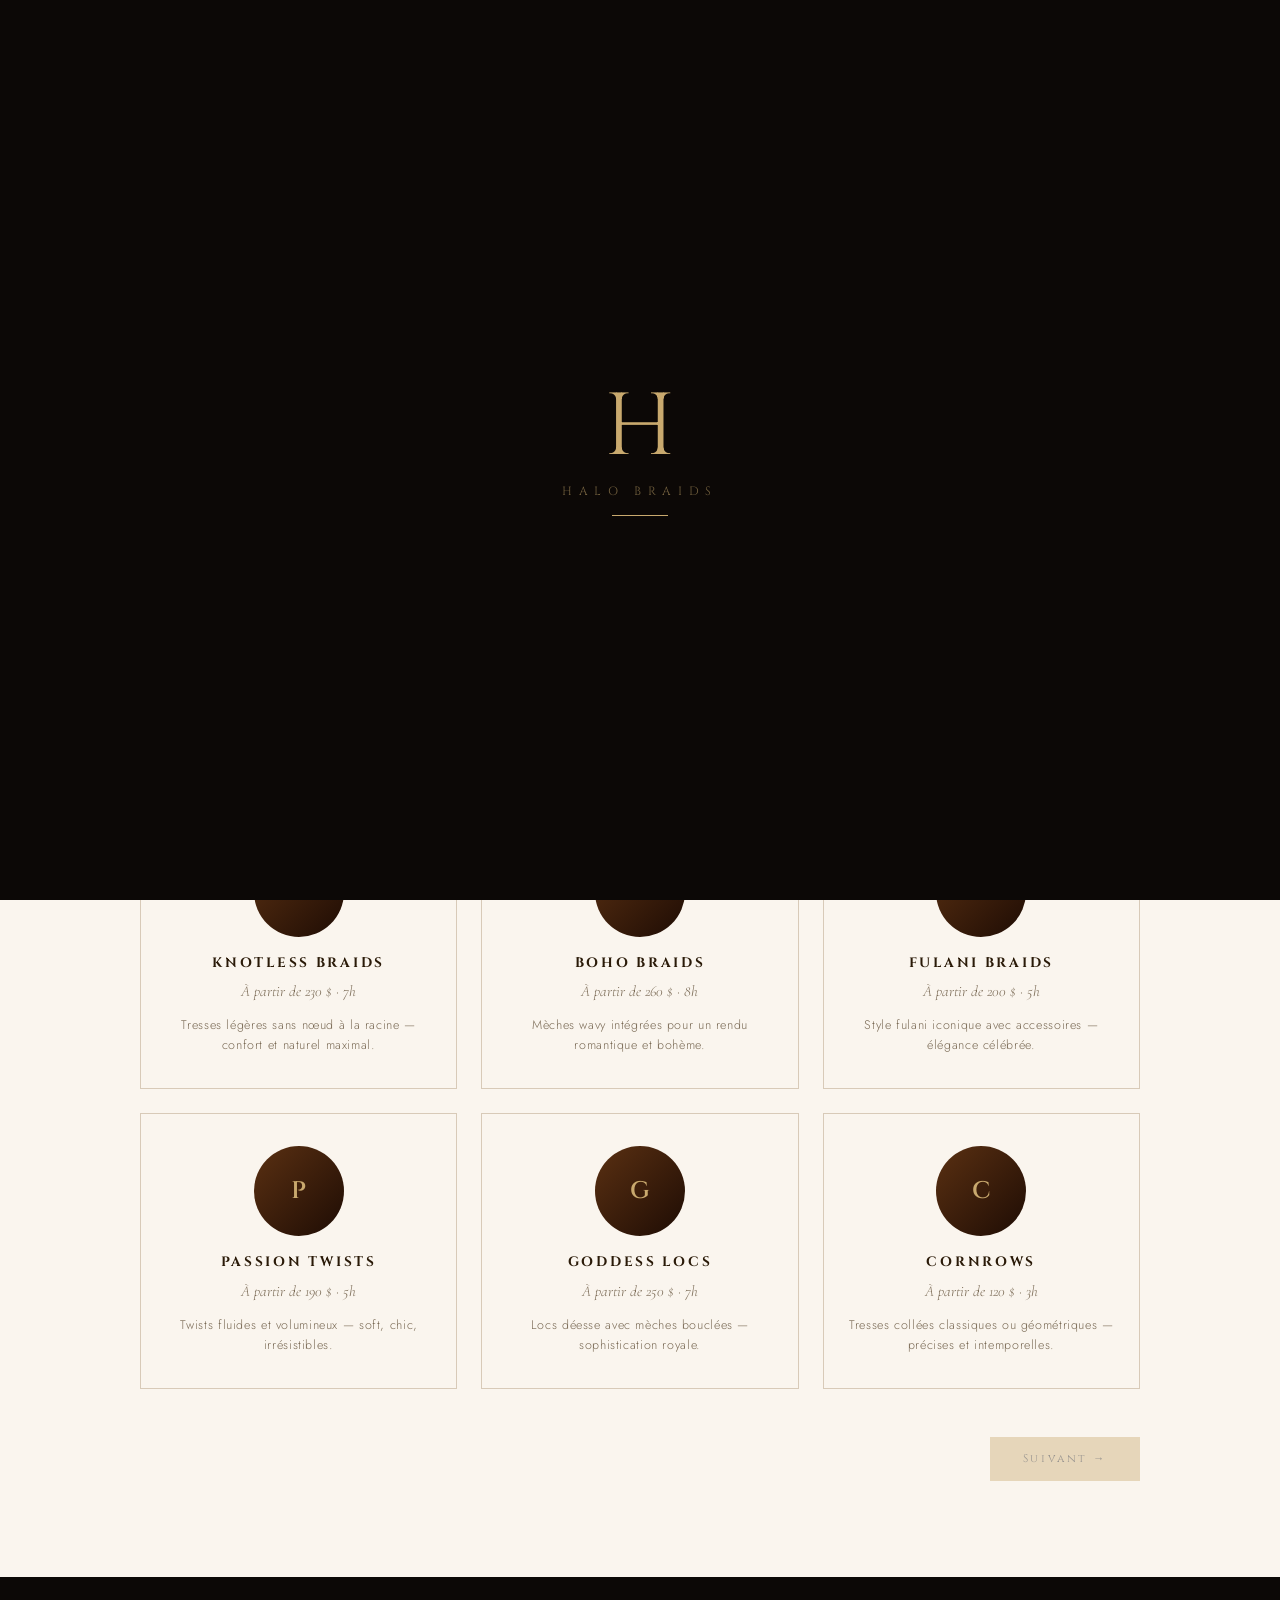
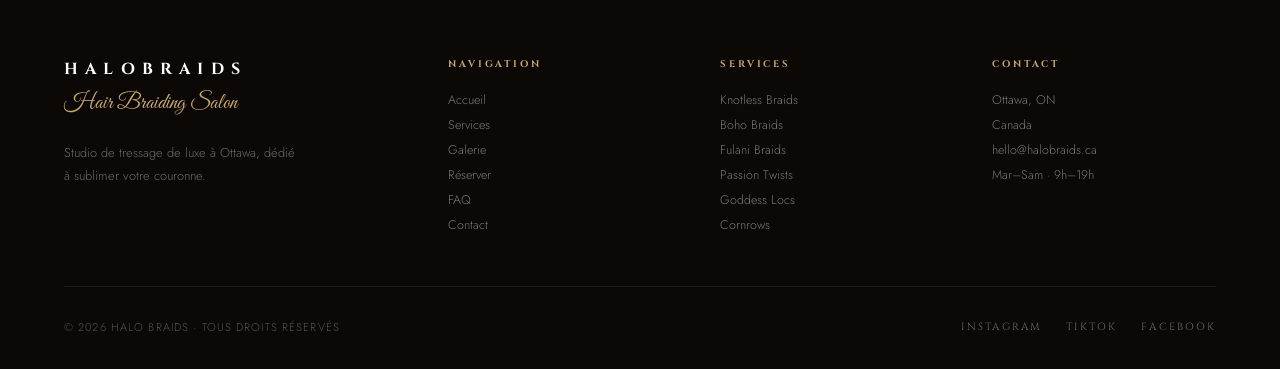
==== booking.html @ 66e64363 "Halo Braids — site complet v1.0 - 8 pages HTML bilingues FR/EN (home, services, gallery, booking, ac" ====
<!DOCTYPE html>
<html lang="fr">
<head>
  <meta charset="UTF-8"/>
  <meta name="viewport" content="width=device-width,initial-scale=1.0"/>
  <title>Réservation — Halo Braids</title>
  <meta name="description" content="Réservez votre séance de tressage en ligne. Choisissez votre service, styliste et créneau horaire — Halo Braids Ottawa."/>
  <meta name="theme-color" content="#0c0806"/>
  <link rel="icon" href="assets/favicon.svg" type="image/svg+xml"/>
  <link rel="preconnect" href="https://fonts.googleapis.com"/>
  <link rel="preconnect" href="https://fonts.gstatic.com" crossorigin/>
  <link href="https://fonts.googleapis.com/css2?family=Cormorant+Garamond:ital,wght@0,300;0,400;0,500;0,600;1,300&family=Cinzel:wght@400;500;600&family=Great+Vibes&family=Jost:wght@200;300;400&display=swap" rel="stylesheet"/>
  <link rel="stylesheet" href="assets/styles.css"/>
</head>
<body data-page="booking">

<nav class="nav solid" id="app-nav"></nav>

<section class="banner">
  <div class="banner-bg"></div>
  <div class="banner-content">
    <h1 data-i18n="booking.banner"></h1>
    <div class="h-script" data-i18n="booking.subtitle"></div>
  </div>
</section>

<section class="section section-light">

  <!-- Steps navigation -->
  <div class="steps-nav">
    <div class="step active" data-step="1">
      <div class="step-num">1</div>
      <div class="step-label" data-i18n="booking.step1"></div>
    </div>
    <div class="step" data-step="2">
      <div class="step-num">2</div>
      <div class="step-label" data-i18n="booking.step2"></div>
    </div>
    <div class="step" data-step="3">
      <div class="step-num">3</div>
      <div class="step-label" data-i18n="booking.step3"></div>
    </div>
    <div class="step" data-step="4">
      <div class="step-num">4</div>
      <div class="step-label" data-i18n="booking.step4"></div>
    </div>
  </div>

  <!-- STEP 1 : SERVICE -->
  <div class="step-content active" data-content="1">
    <div class="section-header fade-up">
      <span class="label" data-i18n="booking.step1"></span>
      <h2 class="h-serif" data-i18n="booking.chooseService"></h2>
    </div>
    <div class="grid-3" id="step1-services"></div>
    <div class="step-actions">
      <span></span>
      <button class="btn" id="btn-next-1" disabled style="opacity:.4;pointer-events:none" data-i18n="booking.next"></button>
    </div>
  </div>

  <!-- STEP 2 : STYLIST -->
  <div class="step-content" data-content="2">
    <div class="section-header fade-up">
      <span class="label" data-i18n="booking.step2"></span>
      <h2 class="h-serif" data-i18n="booking.chooseStylist"></h2>
    </div>
    <div class="grid-3" id="step2-stylists"></div>
    <div class="step-actions">
      <button class="btn btn-outline" data-prev="2" data-i18n="booking.back"></button>
      <button class="btn" id="btn-next-2" disabled style="opacity:.4;pointer-events:none" data-i18n="booking.next"></button>
    </div>
  </div>

  <!-- STEP 3 : DATE & TIME -->
  <div class="step-content" data-content="3">
    <div class="section-header fade-up">
      <span class="label" data-i18n="booking.step3"></span>
      <h2 class="h-serif" data-i18n="booking.chooseDateTime"></h2>
    </div>
    <div style="display:grid;grid-template-columns:1fr 1fr;gap:3rem;max-width:1000px;margin:0 auto;align-items:start">
      <div>
        <div class="cal" id="calendar"></div>
      </div>
      <div>
        <h3 class="label" id="slots-title" style="margin-bottom:1rem"></h3>
        <div id="slots-container">
          <p class="empty" data-i18n="booking.selectDate"></p>
        </div>
      </div>
    </div>
    <div class="step-actions">
      <button class="btn btn-outline" data-prev="3" data-i18n="booking.back"></button>
      <button class="btn" id="btn-next-3" disabled style="opacity:.4;pointer-events:none" data-i18n="booking.next"></button>
    </div>
  </div>

  <!-- STEP 4 : CONFIRMATION -->
  <div class="step-content" data-content="4">
    <div class="section-header fade-up">
      <span class="label" data-i18n="booking.step4"></span>
      <h2 class="h-serif" data-i18n="booking.summary"></h2>
    </div>

    <div class="summary" id="summary"></div>

    <div style="max-width:600px;margin:1.5rem auto 0">
      <label data-i18n="booking.note" style="display:block;font-family:'Cinzel',serif;font-size:.7rem;letter-spacing:.2em;color:var(--muted);margin-bottom:.4rem"></label>
      <textarea id="booking-note" class="form" style="width:100%;background:#fff;border:1px solid var(--border);padding:.85rem;font-family:'Cormorant Garamond',serif;font-size:1rem;outline:none" rows="3"></textarea>
    </div>

    <div id="auth-needed" class="card mt-3 hidden" style="max-width:600px;margin:1.5rem auto 0;text-align:center;background:#fff8e8;border-color:var(--gold)">
      <p style="font-family:'Cormorant Garamond',serif;font-size:1.05rem;color:var(--text);margin-bottom:1rem" data-i18n="booking.notLogged"></p>
      <a href="account.html?redirect=booking" class="btn" data-i18n="booking.loginBtn"></a>
    </div>

    <div class="step-actions">
      <button class="btn btn-outline" data-prev="4" data-i18n="booking.back"></button>
      <button class="btn btn-dark" id="btn-confirm" data-i18n="booking.confirm"></button>
    </div>
  </div>

  <!-- SUCCESS -->
  <div class="step-content" data-content="5">
    <div class="text-center" style="max-width:600px;margin:0 auto;padding:3rem 2rem">
      <div style="width:80px;height:80px;border-radius:50%;background:var(--gold);margin:0 auto 1.5rem;display:flex;align-items:center;justify-content:center;font-size:2.5rem;color:var(--black)">✓</div>
      <div class="h-script" style="font-size:3rem" data-i18n="booking.success"></div>
      <p style="font-family:'Cormorant Garamond',serif;color:var(--muted);font-size:1.1rem;line-height:1.8;margin:1.5rem 0 2.5rem" data-i18n="booking.successDesc"></p>
      <a href="dashboard.html" class="btn btn-dark btn-lg" data-i18n="booking.successBtn"></a>
    </div>
  </div>

</section>

<footer class="footer" id="app-footer"></footer>

<script src="assets/data.js"></script>
<script src="assets/app.js"></script>
<script src="assets/booking.js"></script>
<script src="assets/luxury.js"></script>
</body>
</html>
---- assets/styles.css ----
/* ════════ HALO BRAIDS — SHARED STYLES ════════ */
*, *::before, *::after { box-sizing: border-box; margin: 0; padding: 0; }
:root {
  --black:#0c0806; --dark:#1a1108;
  --gold:#c9a96e; --gold-dark:#9c7a42; --gold-lt:#e8d5b0;
  --cream:#faf5ee; --cream2:#f2ebe0;
  --text:#2a1a08; --muted:#7a6a55;
  --green:#2d6a4f; --red:#9b2335;
  --border:#d8cab8;
  --shadow:0 2px 18px rgba(50,30,10,.08);
  --shadow-lg:0 8px 40px rgba(50,30,10,.15);
  --radius:2px;
}
html { scroll-behavior:smooth; }
body { background:var(--cream); color:var(--text); font-family:'Jost',sans-serif; font-weight:300; line-height:1.6; overflow-x:hidden; min-height:100vh; }

/* ── TYPOGRAPHY ── */
.h-script { font-family:'Great Vibes',cursive; color:var(--gold); line-height:1.1; }
.h-serif  { font-family:'Cormorant Garamond',serif; font-weight:300; }
.label    { font-family:'Cinzel',serif; font-size:.7rem; letter-spacing:.3em; color:var(--gold); }

/* ── NAV ── */
.nav { position:fixed; top:0; left:0; right:0; z-index:200; padding:0 4rem; height:72px;
       display:flex; align-items:center; justify-content:space-between; transition:.4s; background:transparent; }
.nav.scrolled,
.nav.solid { background:var(--black); box-shadow:0 1px 0 rgba(201,169,110,.15); }
.nav-logo { font-family:'Cinzel',serif; font-size:.82rem; letter-spacing:.45em; color:#fff;
            text-decoration:none; display:flex; flex-direction:column; align-items:center; gap:2px; }
.nav-logo small { font-size:.5rem; letter-spacing:.3em; color:var(--gold); }
.nav-links { display:flex; gap:2rem; align-items:center; }
.nav-links a { font-size:.75rem; letter-spacing:.12em; color:rgba(255,255,255,.78);
               text-decoration:none; transition:color .2s; }
.nav-links a:hover, .nav-links a.active { color:var(--gold); }
.nav-right { display:flex; align-items:center; gap:1rem; }

/* Buttons */
.btn { font-family:'Cinzel',serif; font-size:.7rem; letter-spacing:.25em; padding:.85rem 2rem;
       border:1px solid var(--gold); background:var(--gold); color:var(--black);
       text-decoration:none; cursor:pointer; transition:.25s; display:inline-block; }
.btn:hover { background:transparent; color:var(--gold); }
.btn-outline { background:transparent; color:var(--gold); }
.btn-outline:hover { background:var(--gold); color:var(--black); }
.btn-dark { background:var(--text); color:var(--cream); border-color:var(--text); }
.btn-dark:hover { background:var(--gold); border-color:var(--gold); color:var(--black); }
.btn-sm { padding:.55rem 1.4rem; font-size:.65rem; }
.btn-lg { padding:1.1rem 3rem; font-size:.78rem; }

/* Lang toggle */
.lang-toggle { display:flex; gap:.4rem; align-items:center; font-family:'Cinzel',serif;
               font-size:.65rem; letter-spacing:.2em; }
.lang-toggle button { background:transparent; border:none; color:rgba(255,255,255,.5);
                      cursor:pointer; font:inherit; padding:.3rem; transition:color .2s; }
.lang-toggle button.active { color:var(--gold); }
.lang-toggle button:hover { color:var(--gold); }
.lang-toggle span { color:rgba(255,255,255,.25); }

/* User chip */
.user-chip { display:flex; align-items:center; gap:.5rem; color:rgba(255,255,255,.75);
             text-decoration:none; font-size:.72rem; letter-spacing:.1em; }
.user-chip:hover { color:var(--gold); }
.user-avatar { width:28px; height:28px; border-radius:50%; background:var(--gold);
               color:var(--black); display:flex; align-items:center; justify-content:center;
               font-family:'Cinzel',serif; font-size:.65rem; font-weight:600; }

/* ── HERO ── */
.hero { min-height:90vh; background:var(--black); position:relative; overflow:hidden;
        display:flex; align-items:center; justify-content:center; text-align:center; padding:8rem 2rem 4rem; }
.hero-bg { position:absolute; inset:0;
  background: radial-gradient(ellipse 80% 60% at 50% 40%, rgba(90,50,15,.55) 0%, transparent 70%),
              linear-gradient(160deg,#1a0c04 0%,#0c0806 50%,#120a04 100%); }
.hero-grid { position:absolute; inset:0;
  background-image: repeating-linear-gradient(0deg,transparent,transparent 79px,rgba(201,169,110,.04) 80px),
                    repeating-linear-gradient(90deg,transparent,transparent 79px,rgba(201,169,110,.04) 80px); }
.hero-content { position:relative; z-index:2; max-width:900px; }
.hero-eyebrow { font-family:'Cinzel',serif; font-size:.62rem; letter-spacing:.5em;
                color:var(--gold); margin-bottom:1.8rem; }
.hero-title { font-family:'Cinzel',serif; font-size:clamp(2.8rem,8vw,7rem); font-weight:600;
              color:#fff; letter-spacing:.16em; line-height:.95; }
.hero-title em { display:block; font-family:'Great Vibes',cursive;
                 font-size:clamp(2.2rem,6vw,5rem); font-weight:400; letter-spacing:.04em;
                 color:var(--gold); margin-top:.3rem; font-style:normal; }
.hero-tagline { font-family:'Cormorant Garamond',serif; font-style:italic;
                font-size:clamp(1.05rem,2vw,1.4rem); color:rgba(255,255,255,.55);
                margin:2rem 0 2.8rem; }
.hero-ctas { display:flex; gap:1rem; justify-content:center; flex-wrap:wrap; }

/* ── PAGE BANNER (non-home) ── */
.banner { background:var(--black); padding:8rem 2rem 4rem; text-align:center; position:relative; }
.banner-bg { position:absolute; inset:0;
  background: radial-gradient(ellipse 60% 60% at 50% 50%, rgba(201,169,110,.08) 0%, transparent 70%); }
.banner-content { position:relative; z-index:1; }
.banner h1 { font-family:'Cinzel',serif; font-size:clamp(2.5rem,5vw,4rem); font-weight:600;
             color:#fff; letter-spacing:.15em; }
.banner .h-script { font-size:clamp(2rem,4vw,3.2rem); margin-top:.3rem; }
.banner p { font-family:'Cormorant Garamond',serif; font-style:italic;
            color:rgba(255,255,255,.5); margin-top:1rem; font-size:1.1rem; }

/* ── SECTIONS ── */
.section { padding:6rem 4rem; }
.section-dark { background:var(--black); color:#fff; }
.section-light { background:var(--cream); }
.section-cream { background:var(--cream2); }
.section-header { text-align:center; margin-bottom:4rem; }
.section-header h2 { font-family:'Cormorant Garamond',serif; font-size:clamp(1.8rem,3vw,2.6rem);
                     font-weight:300; margin-top:.3rem; }
.section-header .h-script { font-size:clamp(2.8rem,5vw,4.5rem); }
.section-dark .section-header h2 { color:rgba(255,255,255,.85); }

/* ── CARDS / GRIDS ── */
.grid-3 { display:grid; grid-template-columns:repeat(3,1fr); gap:1.5rem; max-width:1100px; margin:0 auto; }
.grid-4 { display:grid; grid-template-columns:repeat(4,1fr); gap:1.5rem; max-width:1100px; margin:0 auto; }

.card { background:var(--cream); border:1px solid var(--border); padding:2rem; transition:.3s; }
.card:hover { border-color:var(--gold); box-shadow:var(--shadow); transform:translateY(-2px); }

/* Service Card */
.svc-card { background:var(--cream); border:1px solid var(--border); overflow:hidden; transition:.3s;
            display:flex; flex-direction:column; }
.svc-card:hover { border-color:var(--gold); box-shadow:var(--shadow-lg); transform:translateY(-4px); }
.svc-card-img { aspect-ratio:4/3; background:linear-gradient(135deg,#5a3012,#1e0c04);
                position:relative; display:flex; align-items:center; justify-content:center; }
.svc-card-img .h-script { font-size:2.5rem; color:rgba(201,169,110,.45); }
.svc-card-body { padding:1.8rem; flex:1; display:flex; flex-direction:column; }
.svc-card-body h3 { font-family:'Cinzel',serif; font-size:.85rem; letter-spacing:.2em;
                    color:var(--text); margin-bottom:.5rem; }
.svc-card-body .price { font-family:'Cormorant Garamond',serif; font-size:1.5rem;
                        color:var(--gold-dark); margin-bottom:.8rem; }
.svc-card-body .desc { font-size:.88rem; color:var(--muted); line-height:1.7; flex:1; margin-bottom:1rem; }
.svc-card-body .duration { font-size:.75rem; color:var(--gold-dark); letter-spacing:.1em; }

/* Stylist Card */
.stylist-card { background:var(--cream); border:1px solid var(--border); padding:2rem 1.5rem;
                text-align:center; cursor:pointer; transition:.3s; position:relative; }
.stylist-card:hover, .stylist-card.selected { border-color:var(--gold); box-shadow:var(--shadow); }
.stylist-card.selected::before { content:''; position:absolute; top:8px; right:8px; width:24px;
                                  height:24px; background:var(--gold); border-radius:50%;
                                  display:flex; align-items:center; justify-content:center;
                                  background-image:url("data:image/svg+xml,%3Csvg xmlns='http://www.w3.org/2000/svg' viewBox='0 0 24 24' fill='%230c0806'%3E%3Cpath d='M9 16.17 4.83 12l-1.42 1.41L9 19 21 7l-1.41-1.41z'/%3E%3C/svg%3E");
                                  background-size:14px; background-repeat:no-repeat; background-position:center; }
.stylist-avatar { width:90px; height:90px; border-radius:50%; margin:0 auto 1rem;
                  background:linear-gradient(135deg,var(--gold),var(--gold-dark));
                  display:flex; align-items:center; justify-content:center;
                  font-family:'Cinzel',serif; font-size:1.5rem; color:var(--black); font-weight:600; }
.stylist-card h3 { font-family:'Cinzel',serif; font-size:.85rem; letter-spacing:.2em;
                   color:var(--text); margin-bottom:.3rem; }
.stylist-card .role { font-family:'Cormorant Garamond',serif; font-style:italic;
                      color:var(--muted); margin-bottom:.8rem; font-size:.95rem; }
.stylist-card .specialty { font-size:.78rem; color:var(--muted); letter-spacing:.05em; line-height:1.6; }
.stylist-card .rating { color:var(--gold); margin-top:.6rem; font-size:.8rem; }

/* ── FORMS ── */
.form { display:flex; flex-direction:column; gap:1rem; max-width:500px; margin:0 auto; }
.form-row { display:grid; grid-template-columns:1fr 1fr; gap:1rem; }
.form label { font-family:'Cinzel',serif; font-size:.7rem; letter-spacing:.2em;
              color:var(--muted); margin-bottom:.3rem; display:block; }
.form input, .form select, .form textarea {
  width:100%; padding:.85rem 1rem; background:#fff; border:1px solid var(--border);
  font-family:'Cormorant Garamond',serif; font-size:1rem; color:var(--text);
  outline:none; transition:border-color .25s; border-radius:var(--radius);
}
.form input:focus, .form select:focus, .form textarea:focus { border-color:var(--gold); }
.form textarea { min-height:110px; resize:vertical; }
.form-help { font-size:.78rem; color:var(--muted); margin-top:-.3rem; }
.form-error { color:var(--red); font-size:.8rem; margin-top:.3rem; min-height:1em; }
.form-success { background:#e8f5e9; color:var(--green); padding:1rem; border-radius:var(--radius);
                margin-top:1rem; font-family:'Cormorant Garamond',serif; }

/* ── BOOKING STEPS ── */
.steps-nav { display:flex; justify-content:center; gap:0; margin:3rem auto 4rem; max-width:900px; }
.step { flex:1; text-align:center; position:relative; padding-bottom:2rem; cursor:default; }
.step::before { content:''; position:absolute; bottom:1rem; left:0; right:0; height:2px;
                background:var(--border); }
.step:first-child::before { left:50%; }
.step:last-child::before { right:50%; }
.step-num { width:36px; height:36px; border-radius:50%; background:var(--cream);
            border:2px solid var(--border); display:flex; align-items:center; justify-content:center;
            margin:0 auto; font-family:'Cinzel',serif; font-size:.75rem; color:var(--muted);
            position:relative; z-index:1; }
.step.active .step-num, .step.done .step-num { background:var(--gold); border-color:var(--gold);
                                                color:var(--black); }
.step.done .step-num { background:var(--text); color:var(--gold); }
.step.active::before, .step.done::before { background:var(--gold); }
.step-label { font-family:'Cinzel',serif; font-size:.65rem; letter-spacing:.15em;
              color:var(--muted); margin-top:.6rem; }
.step.active .step-label { color:var(--text); font-weight:600; }
.step.done .step-label { color:var(--gold-dark); }

.step-content { display:none; max-width:1000px; margin:0 auto; }
.step-content.active { display:block; }

.step-actions { display:flex; justify-content:space-between; margin-top:3rem; gap:1rem;
                max-width:1000px; margin-left:auto; margin-right:auto; }

/* Calendar */
.cal { max-width:520px; margin:0 auto; background:var(--cream); border:1px solid var(--border);
       padding:1.5rem; border-radius:var(--radius); }
.cal-header { display:flex; justify-content:space-between; align-items:center; margin-bottom:1rem; }
.cal-header h3 { font-family:'Cinzel',serif; font-size:.85rem; letter-spacing:.2em; color:var(--text); }
.cal-nav { background:transparent; border:1px solid var(--border); width:34px; height:34px;
           cursor:pointer; color:var(--gold-dark); font-size:1.2rem; transition:.2s; }
.cal-nav:hover { background:var(--gold); color:var(--black); }
.cal-grid { display:grid; grid-template-columns:repeat(7,1fr); gap:4px; }
.cal-dow { text-align:center; font-family:'Cinzel',serif; font-size:.62rem; letter-spacing:.15em;
           color:var(--muted); padding:.6rem 0; }
.cal-day { aspect-ratio:1; display:flex; align-items:center; justify-content:center;
           font-family:'Cormorant Garamond',serif; font-size:1rem; cursor:pointer;
           border-radius:var(--radius); transition:.2s; color:var(--text); }
.cal-day:hover:not(.disabled) { background:var(--gold-lt); }
.cal-day.disabled { color:var(--border); cursor:not-allowed; }
.cal-day.today { background:var(--cream2); font-weight:600; }
.cal-day.selected { background:var(--gold); color:var(--black); font-weight:600; }
.cal-day.empty { cursor:default; }

/* Time slots */
.slots-grid { display:grid; grid-template-columns:repeat(4,1fr); gap:.8rem; max-width:600px; margin:2rem auto 0; }
.slot { padding:1rem .8rem; background:#fff; border:1px solid var(--border);
        text-align:center; cursor:pointer; transition:.2s; font-family:'Cinzel',serif;
        font-size:.78rem; letter-spacing:.1em; color:var(--text); }
.slot:hover:not(.disabled) { border-color:var(--gold); }
.slot.selected { background:var(--gold); color:var(--black); border-color:var(--gold); font-weight:600; }
.slot.disabled { color:var(--border); cursor:not-allowed; text-decoration:line-through; background:#fafafa; }

/* Booking summary */
.summary { background:var(--cream); border:1px solid var(--border); padding:2rem; max-width:600px;
           margin:0 auto; }
.summary-row { display:flex; justify-content:space-between; padding:.8rem 0;
               border-bottom:1px solid var(--border); }
.summary-row:last-child { border-bottom:none; }
.summary-row .k { font-family:'Cinzel',serif; font-size:.7rem; letter-spacing:.15em; color:var(--muted); }
.summary-row .v { font-family:'Cormorant Garamond',serif; font-size:1.05rem; color:var(--text); }
.summary-total { background:var(--text); color:var(--cream); padding:1.2rem;
                 display:flex; justify-content:space-between; align-items:center; margin-top:1rem; }
.summary-total .k { font-family:'Cinzel',serif; font-size:.75rem; letter-spacing:.2em; color:var(--gold); }
.summary-total .v { font-family:'Cormorant Garamond',serif; font-size:1.4rem; }

/* ── AUTH ── */
.auth-wrap { max-width:480px; margin:0 auto; padding:3rem 0; }
.auth-tabs { display:flex; border-bottom:1px solid var(--border); margin-bottom:2rem; }
.auth-tab { flex:1; padding:1rem; text-align:center; font-family:'Cinzel',serif;
            font-size:.75rem; letter-spacing:.2em; color:var(--muted); cursor:pointer;
            border-bottom:2px solid transparent; transition:.2s; background:transparent; border-left:none; border-right:none; border-top:none; }
.auth-tab.active { color:var(--text); border-color:var(--gold); }
.auth-panel { display:none; }
.auth-panel.active { display:block; }

/* ── DASHBOARD ── */
.dashboard { max-width:1100px; margin:0 auto; padding:3rem 4rem; }
.dash-header { display:flex; justify-content:space-between; align-items:center; flex-wrap:wrap;
               gap:1rem; margin-bottom:2.5rem; padding-bottom:1.5rem; border-bottom:1px solid var(--border); }
.dash-greeting .h-script { font-size:2.5rem; }
.dash-greeting h1 { font-family:'Cormorant Garamond',serif; font-weight:300; font-size:1.6rem;
                    color:var(--text); }
.dash-stats { display:grid; grid-template-columns:repeat(4,1fr); gap:1rem; margin-bottom:2.5rem; }
.stat { background:var(--cream); border:1px solid var(--border); padding:1.5rem; text-align:center; }
.stat-val { font-family:'Cormorant Garamond',serif; font-size:1.8rem; color:var(--gold-dark); }
.stat-lbl { font-family:'Cinzel',serif; font-size:.62rem; letter-spacing:.2em;
            color:var(--muted); margin-top:.3rem; }
.dash-section { margin-bottom:2.5rem; }
.dash-section h2 { font-family:'Cinzel',serif; font-size:.85rem; letter-spacing:.2em;
                   color:var(--text); margin-bottom:1.2rem; padding-bottom:.6rem;
                   border-bottom:1px solid var(--border); }

/* Booking list */
.booking-item { background:var(--cream); border:1px solid var(--border); padding:1.5rem;
                margin-bottom:.8rem; display:grid; grid-template-columns:auto 1fr auto;
                gap:1.5rem; align-items:center; }
.booking-badge { width:60px; height:60px; background:var(--gold); color:var(--black);
                 display:flex; flex-direction:column; align-items:center; justify-content:center;
                 font-family:'Cormorant Garamond',serif; }
.booking-badge .day { font-size:1.3rem; font-weight:600; line-height:1; }
.booking-badge .mo { font-family:'Cinzel',serif; font-size:.6rem; letter-spacing:.15em; margin-top:.2rem; }
.booking-info h4 { font-family:'Cinzel',serif; font-size:.8rem; letter-spacing:.15em;
                   color:var(--text); margin-bottom:.3rem; }
.booking-info p { font-size:.85rem; color:var(--muted); line-height:1.5; }
.booking-status { font-family:'Cinzel',serif; font-size:.65rem; letter-spacing:.2em;
                  padding:.4rem .8rem; border:1px solid var(--gold); color:var(--gold-dark); }
.booking-status.past { color:var(--muted); border-color:var(--border); }

/* Empty state */
.empty { text-align:center; padding:3rem 1rem; color:var(--muted);
         font-family:'Cormorant Garamond',serif; font-style:italic; font-size:1.05rem; }

/* Gallery */
.gallery-grid { display:grid; grid-template-columns:repeat(3,1fr); gap:1rem; max-width:1100px;
                margin:0 auto; }
.gallery-item { aspect-ratio:3/4; position:relative; overflow:hidden; cursor:pointer; }
.gallery-item .ph { width:100%; height:100%; transition:transform .5s; }
.gallery-item:hover .ph { transform:scale(1.05); }
.gallery-item:nth-child(1) .ph { background:linear-gradient(135deg,#5a2e10,#1a0c04); }
.gallery-item:nth-child(2) .ph { background:linear-gradient(135deg,#2e1a0a,#0c0804); }
.gallery-item:nth-child(3) .ph { background:linear-gradient(135deg,#4a2010,#160804); }
.gallery-item:nth-child(4) .ph { background:linear-gradient(135deg,#3a2810,#120c04); }
.gallery-item:nth-child(5) .ph { background:linear-gradient(135deg,#251508,#0e0804); }
.gallery-item:nth-child(6) .ph { background:linear-gradient(135deg,#3e2010,#160804); }
.gallery-item .tag { position:absolute; bottom:1rem; left:1rem; right:1rem;
                     font-family:'Cinzel',serif; font-size:.65rem; letter-spacing:.2em;
                     color:var(--gold); text-align:center; opacity:0; transition:.3s; }
.gallery-item:hover .tag { opacity:1; }

/* FAQ */
.faq-list { max-width:760px; margin:0 auto; }
details { border-bottom:1px solid var(--border); padding:1.4rem 0; }
summary { font-family:'Cormorant Garamond',serif; font-size:1.1rem; font-weight:500;
          color:var(--text); cursor:pointer; list-style:none; display:flex;
          justify-content:space-between; align-items:center; gap:1rem; }
summary::after { content:'+'; font-size:1.4rem; color:var(--gold); }
details[open] summary::after { content:'−'; }
details p { font-family:'Cormorant Garamond',serif; font-size:1.05rem; color:var(--muted);
            line-height:1.8; padding-top:.8rem; }

/* ── FOOTER ── */
.footer { background:var(--black); padding:5rem 4rem 2rem; color:rgba(255,255,255,.5); }
.footer-top { display:grid; grid-template-columns:1.5fr 1fr 1fr 1fr; gap:3rem; margin-bottom:3rem; }
.footer-brand h4 { font-family:'Cinzel',serif; font-size:1rem; letter-spacing:.45em;
                   color:#fff; margin-bottom:.2rem; }
.footer-brand .sub { font-family:'Great Vibes',cursive; font-size:1.4rem;
                     color:var(--gold); margin-bottom:1.2rem; }
.footer-brand p { font-size:.8rem; line-height:1.8; max-width:240px; color:rgba(255,255,255,.4); }
.footer-col h5 { font-family:'Cinzel',serif; font-size:.6rem; letter-spacing:.3em;
                 color:var(--gold); margin-bottom:1rem; }
.footer-col a, .footer-col p { display:block; font-size:.78rem; color:rgba(255,255,255,.45);
                                text-decoration:none; line-height:2; transition:color .2s; }
.footer-col a:hover { color:var(--gold); }
.footer-bottom { border-top:1px solid rgba(255,255,255,.08); padding-top:2rem;
                 display:flex; justify-content:space-between; flex-wrap:wrap; gap:1rem;
                 font-size:.7rem; color:rgba(255,255,255,.3); letter-spacing:.1em; }
.footer-socials { display:flex; gap:1.5rem; }
.footer-socials a { color:rgba(255,255,255,.4); font-family:'Cinzel',serif;
                    font-size:.65rem; letter-spacing:.2em; text-decoration:none; }
.footer-socials a:hover { color:var(--gold); }

/* ── TOAST ── */
.toast { position:fixed; bottom:2rem; right:2rem; background:var(--text); color:var(--cream);
         padding:1rem 1.5rem; box-shadow:var(--shadow-lg); z-index:1000;
         font-family:'Cormorant Garamond',serif; font-size:1rem;
         transform:translateX(120%); transition:transform .4s; max-width:360px;
         border-left:3px solid var(--gold); }
.toast.show { transform:none; }
.toast.error { border-left-color:var(--red); }
.toast.success { border-left-color:var(--green); }

/* ── UTILITIES ── */
.text-center { text-align:center; }
.mt-2 { margin-top:2rem; }
.mt-3 { margin-top:3rem; }
.mb-2 { margin-bottom:2rem; }
.fade-up { opacity:0; transform:translateY(24px); transition:.8s; }
.fade-up.visible { opacity:1; transform:none; }
.hidden { display:none !important; }

/* ── RESPONSIVE ── */
@media (max-width:1024px) {
  .nav { padding:0 2rem; }
  .nav-links { gap:1.2rem; }
  .section { padding:5rem 2rem; }
  .grid-3, .grid-4 { grid-template-columns:repeat(2,1fr); }
  .dash-stats { grid-template-columns:repeat(2,1fr); }
  .footer-top { grid-template-columns:1fr 1fr; }
  .dashboard { padding:2rem; }
  .slots-grid { grid-template-columns:repeat(3,1fr); }
}
@media (max-width:768px) {
  .nav { padding:0 1.5rem; height:64px; }
  .nav-links { display:none; }
  .section { padding:4rem 1.5rem; }
  .grid-3, .grid-4, .gallery-grid { grid-template-columns:1fr; }
  .dash-stats { grid-template-columns:1fr 1fr; }
  .footer-top { grid-template-columns:1fr; }
  .footer { padding:4rem 1.5rem 2rem; }
  .form-row { grid-template-columns:1fr; }
  .step-label { display:none; }
  .slots-grid { grid-template-columns:repeat(2,1fr); }
  .booking-item { grid-template-columns:auto 1fr; }
  .booking-status { grid-column:1/-1; justify-self:start; }
}

/* Mobile menu */
.menu-toggle { display:none; background:transparent; border:none; color:#fff;
               cursor:pointer; font-size:1.4rem; padding:.4rem; }
@media (max-width:768px) {
  .menu-toggle { display:block; }
  .nav-links { position:fixed; top:64px; left:0; right:0; background:var(--black);
               flex-direction:column; padding:2rem; gap:1.5rem; transform:translateY(-110%);
               transition:.3s; }
  .nav-links.open { transform:none; display:flex; }
  .nav-right .btn { display:none; }
}

/* ════════ LUXURY INTERACTIONS ════════ */

/* Custom cursor — only hides native cursor when JS has added .has-cursor to body */
.has-cursor,.has-cursor *,.has-cursor a,.has-cursor button { cursor:none !important; }

#lx-cursor {
  position:fixed; left:0; top:0;
  width:11px; height:11px;
  background:var(--gold); border-radius:50%;
  pointer-events:none; z-index:9999;
  margin:-5.5px 0 0 -5.5px;
  transition:width .18s,height .18s,margin .18s,background .18s;
  will-change:left,top;
}
#lx-cursor.big { width:28px; height:28px; margin:-14px 0 0 -14px; background:rgba(201,169,110,.35); }
#lx-cursor.sq  { transform:scale(.6); }
#lx-ring {
  position:fixed; left:0; top:0;
  width:40px; height:40px;
  border:1px solid rgba(201,169,110,.38); border-radius:50%;
  pointer-events:none; z-index:9998; margin:-20px 0 0 -20px;
  will-change:left,top; transition:opacity .3s;
}
#lx-ring.hide { opacity:0; }

/* Mouse sparkle trail */
.lx-spark {
  position:fixed; pointer-events:none; z-index:9990;
  width:var(--sz,.1rem); height:var(--sz,.1rem);
  background:var(--gold); border-radius:50%;
  transform:translate(-50%,-50%);
  animation:sparkFade .65s ease-out forwards;
}
@keyframes sparkFade {
  0%   { opacity:.8; transform:translate(-50%,-50%) scale(1); }
  100% { opacity:0;  transform:translate(-50%,-50%) scale(0) translateY(-12px); }
}

/* Scroll progress */
#lx-bar {
  position:fixed; top:0; left:0; height:2px; width:0%;
  background:linear-gradient(90deg,var(--gold-dark),var(--gold),var(--gold-lt));
  z-index:9997; transition:width .08s linear; pointer-events:none;
}

/* Splash */
#lx-splash {
  position:fixed; inset:0; background:var(--black); z-index:10000;
  display:flex; align-items:center; justify-content:center; transition:opacity .65s;
}
.sp-inner { text-align:center; }
.sp-h {
  font-family:'Cinzel',serif; font-size:5.5rem; color:var(--gold); line-height:1;
  animation:splashPop 2.2s ease-out forwards;
}
.sp-brand {
  font-family:'Cinzel',serif; font-size:.75rem; letter-spacing:.55em;
  color:rgba(201,169,110,.55); margin-top:.6rem;
  animation:splashFade 2.2s ease-out .2s both;
}
.sp-line {
  height:1px; background:var(--gold); margin:.9rem auto 0;
  animation:splashLine 2.2s ease-out .1s both;
}
@keyframes splashPop {
  0%  { opacity:0; transform:scale(.65); }
  45% { opacity:1; transform:scale(1.06); }
  100%{ opacity:1; transform:scale(1); }
}
@keyframes splashFade {
  0%  { opacity:0; letter-spacing:.9em; }
  100%{ opacity:1; letter-spacing:.55em; }
}
@keyframes splashLine {
  0%  { width:0; }
  100%{ width:56px; }
}

/* Scroll-down hint */
.lx-scroll-hint {
  position:absolute; bottom:2.5rem; left:50%; transform:translateX(-50%);
  z-index:5; transition:opacity .4s;
}
.lx-scroll-line {
  width:1px; height:50px; background:linear-gradient(180deg,var(--gold),transparent);
  margin:0 auto; animation:scrollPulse 1.6s ease-in-out infinite;
}
@keyframes scrollPulse {
  0%,100% { opacity:.3; transform:scaleY(.6) translateY(-8px); }
  50%      { opacity:1;  transform:scaleY(1) translateY(0); }
}

/* Sticky booking bar */
#lx-sticky {
  position:fixed; bottom:0; left:0; right:0; background:var(--black);
  border-top:1px solid rgba(201,169,110,.15);
  display:flex; align-items:center; justify-content:center; gap:1.5rem;
  padding:.9rem 2rem; z-index:190;
  transform:translateY(100%); transition:transform .4s;
}
#lx-sticky.show { transform:none; }
.sticky-logo { font-family:'Cinzel',serif; font-size:.78rem; letter-spacing:.4em; color:#fff; }
.sticky-tag  { font-family:'Cormorant Garamond',serif; font-style:italic; color:rgba(255,255,255,.45); font-size:.95rem; }

/* Back to top */
#lx-top {
  position:fixed; bottom:2rem; right:2rem; z-index:195;
  width:44px; height:44px; border:1px solid rgba(201,169,110,.4); background:var(--black);
  color:var(--gold); font-size:1.1rem; display:flex; align-items:center; justify-content:center;
  opacity:0; pointer-events:none; transform:translateY(12px); transition:all .35s;
}
#lx-top.show { opacity:1; pointer-events:all; transform:none; }
#lx-top:hover { background:var(--gold); color:var(--black); border-color:var(--gold); }

/* Marquee */
.marquee-wrap {
  background:var(--dark); padding:.85rem 0; overflow:hidden;
  border-top:1px solid rgba(201,169,110,.08);
  border-bottom:1px solid rgba(201,169,110,.08);
}
.marquee-track {
  display:flex; gap:3.5rem; white-space:nowrap;
  animation:marqueeScroll 28s linear infinite;
}
.marquee-wrap:hover .marquee-track { animation-play-state:paused; }
.marquee-item {
  font-family:'Cinzel',serif; font-size:.62rem; letter-spacing:.18em;
  color:rgba(201,169,110,.5); flex-shrink:0;
}
@keyframes marqueeScroll {
  from { transform:translateX(0); }
  to   { transform:translateX(-50%); }
}

/* Confetti */
.lx-confetti {
  position:fixed; z-index:9989;
  animation-name:confettiFall; animation-timing-function:linear; animation-fill-mode:forwards;
}
@keyframes confettiFall {
  0%   { top:-20px; opacity:1; transform:rotate(0deg); }
  85%  { opacity:.9; }
  100% { top:100vh; opacity:0; transform:rotate(820deg) translateX(40px); }
}

/* Stats section */
.stats-band {
  display:grid; grid-template-columns:repeat(4,1fr); gap:2px;
  background:var(--black);
}
.stat-box {
  background:var(--black); padding:3.5rem 2rem; text-align:center;
  position:relative; overflow:hidden;
}
.stat-box::before {
  content:''; position:absolute; inset:0;
  background:linear-gradient(135deg,rgba(201,169,110,.05),transparent 60%);
  pointer-events:none;
}
.stat-num {
  display:block; font-family:'Cormorant Garamond',serif;
  font-size:clamp(2.6rem,4vw,4.2rem); color:var(--gold); line-height:1;
}
.stat-lbl {
  display:block; font-family:'Cinzel',serif; font-size:.6rem;
  letter-spacing:.3em; color:rgba(255,255,255,.3); margin-top:.7rem;
}

/* Gallery filters */
.gallery-filters {
  display:flex; gap:.7rem; justify-content:center; flex-wrap:wrap; margin-bottom:2.8rem;
}
.gf-btn {
  font-family:'Cinzel',serif; font-size:.6rem; letter-spacing:.28em;
  padding:.55rem 1.4rem; border:1px solid var(--border); background:transparent;
  color:var(--muted); transition:all .25s;
}
.gf-btn:hover,.gf-btn.active {
  border-color:var(--gold); color:var(--gold); background:rgba(201,169,110,.06);
}

/* Lightbox */
#lx-lb {
  position:fixed; inset:0; z-index:9995;
  display:flex; align-items:center; justify-content:center; flex-direction:column; gap:1rem;
  opacity:0; pointer-events:none; transition:opacity .35s;
}
#lx-lb.on { opacity:1; pointer-events:all; }
.lb-bg { position:absolute; inset:0; background:rgba(12,8,6,.93); }
.lb-wrap {
  position:relative; z-index:1; display:flex; align-items:center; gap:1.2rem;
  max-width:92vw;
}
.lb-media { width:min(68vh,480px); height:min(68vh,480px); flex-shrink:0; }
.lb-ph-in { width:100%; height:100%; border:1px solid rgba(201,169,110,.15); }
.lb-close {
  position:absolute; top:-2.4rem; right:0; background:none; border:none;
  color:var(--gold); font-size:1.2rem; padding:.3rem .6rem; transition:color .2s;
}
.lb-close:hover { color:#fff; }
.lb-prev,.lb-next {
  flex-shrink:0; background:none; border:1px solid rgba(201,169,110,.2);
  color:var(--gold); font-size:1.9rem; line-height:1; padding:.7rem 1rem;
  font-family:'Cormorant Garamond',serif; transition:all .2s;
}
.lb-prev:hover,.lb-next:hover {
  background:rgba(201,169,110,.1); border-color:var(--gold);
}
.lb-cap {
  position:relative; z-index:1;
  font-family:'Cinzel',serif; font-size:.62rem; letter-spacing:.28em;
  color:rgba(201,169,110,.65);
}

@media (max-width:768px) {
  .stats-band { grid-template-columns:repeat(2,1fr); }
  .lb-prev,.lb-next { display:none; }
  .lb-media { width:84vw; height:84vw; }
}
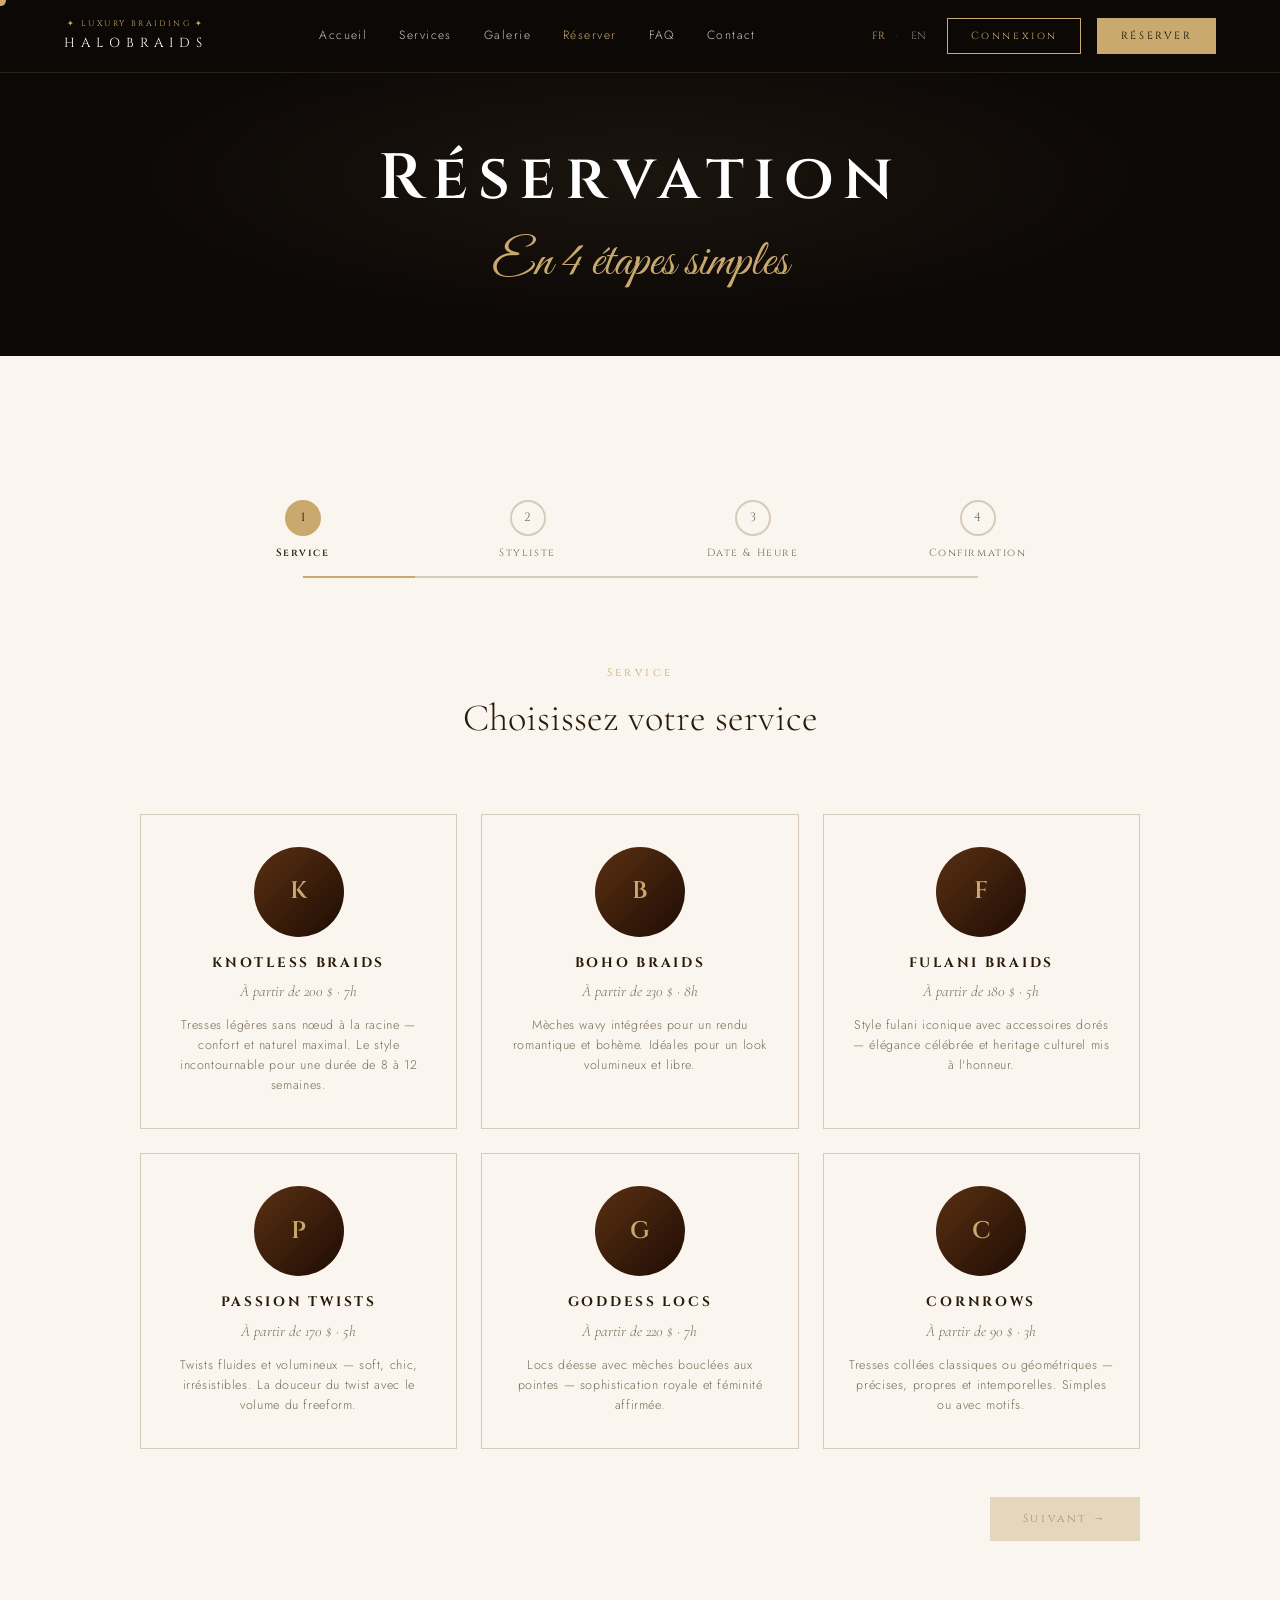
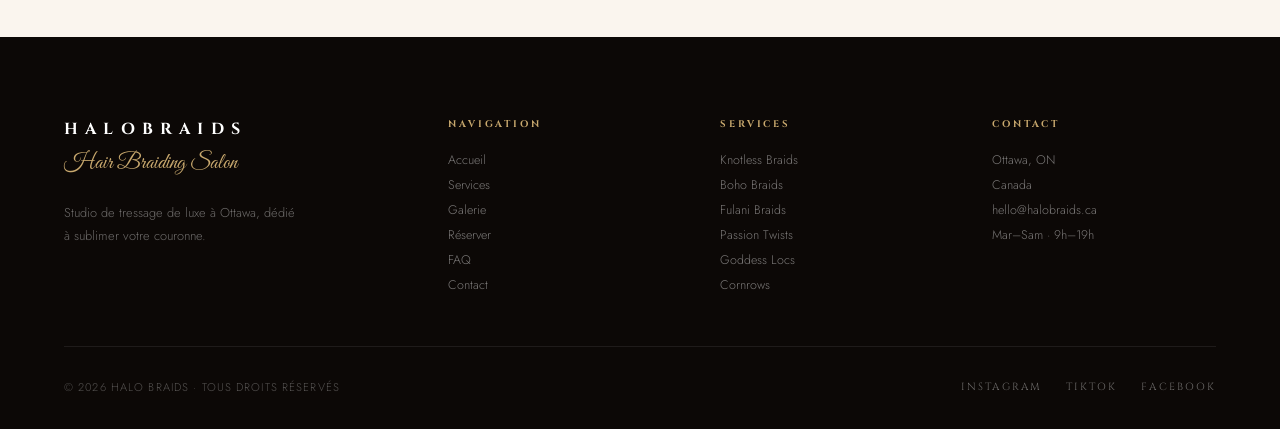
==== commit 85349b09: "Fix calendrier: repeat(7,minmax(0,1fr)) corrige débordement SAM/DIM, step3 layout responsive - .cal-" ====
--- a/booking.html
+++ b/booking.html
@@ -78,12 +78,12 @@
       <span class="label" data-i18n="booking.step3"></span>
       <h2 class="h-serif" data-i18n="booking.chooseDateTime"></h2>
     </div>
-    <div style="display:grid;grid-template-columns:1fr 1fr;gap:3rem;max-width:1000px;margin:0 auto;align-items:start">
-      <div>
+    <div class="step3-layout">
+      <div class="step3-cal">
         <div class="cal" id="calendar"></div>
       </div>
-      <div>
-        <h3 class="label" id="slots-title" style="margin-bottom:1rem"></h3>
+      <div class="step3-slots">
+        <h3 class="label" id="slots-title" style="margin-bottom:1.2rem;min-height:1.2em"></h3>
         <div id="slots-container">
           <p class="empty" data-i18n="booking.selectDate"></p>
         </div>
--- a/assets/styles.css
+++ b/assets/styles.css
@@ -192,30 +192,30 @@
                 max-width:1000px; margin-left:auto; margin-right:auto; }
 
 /* Calendar */
-.cal { max-width:520px; margin:0 auto; background:var(--cream); border:1px solid var(--border);
-       padding:1.5rem; border-radius:var(--radius); }
-.cal-header { display:flex; justify-content:space-between; align-items:center; margin-bottom:1rem; }
-.cal-header h3 { font-family:'Cinzel',serif; font-size:.85rem; letter-spacing:.2em; color:var(--text); }
-.cal-nav { background:transparent; border:1px solid var(--border); width:34px; height:34px;
-           cursor:pointer; color:var(--gold-dark); font-size:1.2rem; transition:.2s; }
-.cal-nav:hover { background:var(--gold); color:var(--black); }
-.cal-grid { display:grid; grid-template-columns:repeat(7,1fr); gap:4px; }
-.cal-dow { text-align:center; font-family:'Cinzel',serif; font-size:.62rem; letter-spacing:.15em;
-           color:var(--muted); padding:.6rem 0; }
-.cal-day { aspect-ratio:1; display:flex; align-items:center; justify-content:center;
-           font-family:'Cormorant Garamond',serif; font-size:1rem; cursor:pointer;
-           border-radius:var(--radius); transition:.2s; color:var(--text); }
-.cal-day:hover:not(.disabled) { background:var(--gold-lt); }
+.cal { width:100%; background:var(--cream); border:1px solid var(--border);
+       padding:1.4rem; border-radius:var(--radius); box-sizing:border-box; }
+.cal-header { display:flex; justify-content:space-between; align-items:center; margin-bottom:1.2rem; }
+.cal-header h3 { font-family:'Cinzel',serif; font-size:.82rem; letter-spacing:.22em; color:var(--text); }
+.cal-nav { background:transparent; border:1px solid var(--border); width:32px; height:32px;
+           cursor:pointer; color:var(--gold-dark); font-size:1.1rem; transition:.2s; flex-shrink:0; }
+.cal-nav:hover { background:var(--gold); color:var(--black); border-color:var(--gold); }
+.cal-grid { display:grid; grid-template-columns:repeat(7,minmax(0,1fr)); gap:3px; width:100%; }
+.cal-dow { text-align:center; font-family:'Cinzel',serif; font-size:.55rem; letter-spacing:.12em;
+           color:var(--muted); padding:.5rem 0; overflow:hidden; }
+.cal-day { height:2.6rem; display:flex; align-items:center; justify-content:center;
+           font-family:'Cormorant Garamond',serif; font-size:.95rem; cursor:pointer;
+           border-radius:2px; transition:background .15s,color .15s; color:var(--text); min-width:0; }
+.cal-day:hover:not(.disabled):not(.selected) { background:rgba(201,169,110,.18); color:var(--gold-dark); }
 .cal-day.disabled { color:var(--border); cursor:not-allowed; }
-.cal-day.today { background:var(--cream2); font-weight:600; }
-.cal-day.selected { background:var(--gold); color:var(--black); font-weight:600; }
+.cal-day.today { background:var(--cream2); font-weight:600; outline:1px solid var(--gold-lt); }
+.cal-day.selected { background:var(--gold); color:var(--black); font-weight:700; border-radius:2px; }
 .cal-day.empty { cursor:default; }
 
 /* Time slots */
-.slots-grid { display:grid; grid-template-columns:repeat(4,1fr); gap:.8rem; max-width:600px; margin:2rem auto 0; }
-.slot { padding:1rem .8rem; background:#fff; border:1px solid var(--border);
+.slots-grid { display:grid; grid-template-columns:repeat(auto-fill,minmax(76px,1fr)); gap:.6rem; }
+.slot { padding:.7rem .4rem; background:#fff; border:1px solid var(--border);
         text-align:center; cursor:pointer; transition:.2s; font-family:'Cinzel',serif;
-        font-size:.78rem; letter-spacing:.1em; color:var(--text); }
+        font-size:.72rem; letter-spacing:.08em; color:var(--text); border-radius:2px; }
 .slot:hover:not(.disabled) { border-color:var(--gold); }
 .slot.selected { background:var(--gold); color:var(--black); border-color:var(--gold); font-weight:600; }
 .slot.disabled { color:var(--border); cursor:not-allowed; text-decoration:line-through; background:#fafafa; }
@@ -600,8 +600,44 @@
   color:rgba(201,169,110,.65);
 }
 
+/* Booking step 3 */
+.step3-layout { display:grid; grid-template-columns:1.1fr 1fr; gap:3rem; max-width:1020px; margin:0 auto; align-items:start; }
+.step3-cal { min-width:0; }
+.step3-slots { min-width:0; }
+@media (max-width:768px) {
+  .step3-layout { grid-template-columns:1fr; gap:2rem; }
+}
+
+/* Gallery item images */
+.gallery-item img {
+  position:absolute; inset:0; width:100%; height:100%;
+  object-fit:cover; transition:transform .5s ease;
+}
+.gallery-item:hover img { transform:scale(1.07); }
+.gallery-item[style*="display:none"] { display:none !important; }
+
+/* Service card image overlay */
+.svc-card-img img {
+  position:absolute; inset:0; width:100%; height:100%;
+  object-fit:cover; transition:transform .5s ease;
+}
+.svc-card:hover .svc-card-img img { transform:scale(1.04); }
+
+/* Slot grid — more slots */
+.slots-grid { display:grid; grid-template-columns:repeat(3,1fr); gap:.5rem; }
+@media (min-width:600px) { .slots-grid { grid-template-columns:repeat(4,1fr); } }
+.slot {
+  padding:.6rem .4rem; text-align:center; border:1px solid var(--border);
+  font-family:'Cinzel',serif; font-size:.65rem; letter-spacing:.08em;
+  cursor:pointer; transition:all .2s; background:#fff;
+}
+.slot:hover:not(.disabled) { border-color:var(--gold); color:var(--gold); }
+.slot.selected { background:var(--gold); color:var(--black); border-color:var(--gold); }
+.slot.disabled { opacity:.35; cursor:not-allowed; text-decoration:line-through; }
+
 @media (max-width:768px) {
   .stats-band { grid-template-columns:repeat(2,1fr); }
   .lb-prev,.lb-next { display:none; }
   .lb-media { width:84vw; height:84vw; }
-}
+  .gallery-grid { grid-template-columns:repeat(2,1fr); }
+}
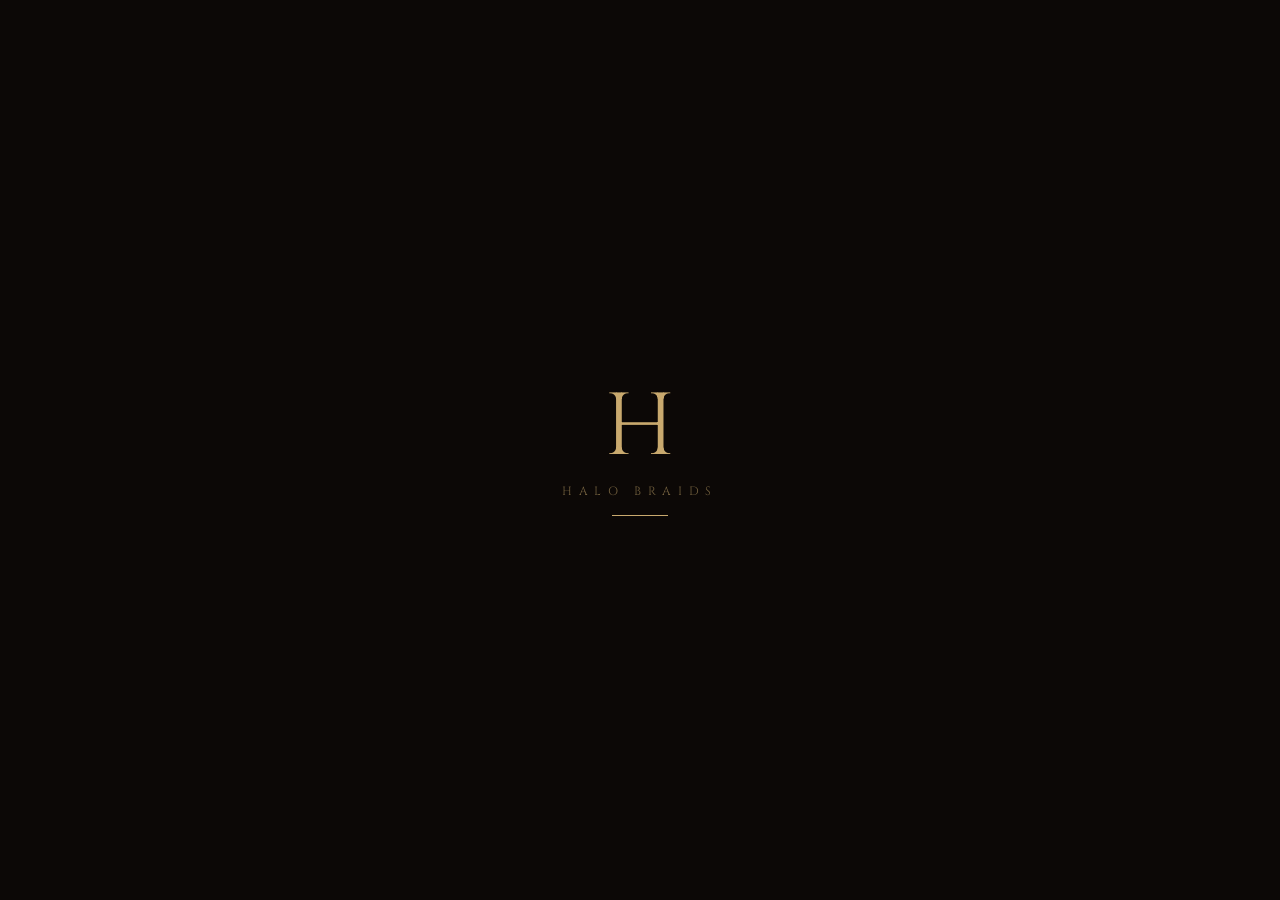
==== commit 102bcef1: "Améliorations pro : promotions, événements, horaires 9h-22h, confirmation email/SMS/facture - TIME_S" ====
--- a/booking.html
+++ b/booking.html
@@ -122,11 +122,48 @@
 
   <!-- SUCCESS -->
   <div class="step-content" data-content="5">
-    <div class="text-center" style="max-width:600px;margin:0 auto;padding:3rem 2rem">
-      <div style="width:80px;height:80px;border-radius:50%;background:var(--gold);margin:0 auto 1.5rem;display:flex;align-items:center;justify-content:center;font-size:2.5rem;color:var(--black)">✓</div>
+    <div class="confirm-wrap">
+      <!-- Checkmark -->
+      <div class="confirm-check">✓</div>
       <div class="h-script" style="font-size:3rem" data-i18n="booking.success"></div>
-      <p style="font-family:'Cormorant Garamond',serif;color:var(--muted);font-size:1.1rem;line-height:1.8;margin:1.5rem 0 2.5rem" data-i18n="booking.successDesc"></p>
-      <a href="dashboard.html" class="btn btn-dark btn-lg" data-i18n="booking.successBtn"></a>
+      <p class="confirm-desc" data-i18n="booking.confirmNote"></p>
+
+      <!-- Mini receipt -->
+      <div id="confirm-mini-summary"></div>
+
+      <!-- Action buttons -->
+      <div class="confirm-actions">
+        <a id="btn-email-confirm" href="#" class="btn btn-dark" target="_blank">
+          📧 <span data-i18n="booking.sendEmail"></span>
+        </a>
+        <a id="btn-sms-confirm" href="#" class="btn btn-outline">
+          💬 <span data-i18n="booking.sendSms"></span>
+        </a>
+        <button id="btn-invoice" class="btn btn-outline">
+          🧾 <span data-i18n="booking.printInvoice"></span>
+        </button>
+        <button id="btn-add-cal" class="btn btn-outline">
+          📅 <span data-i18n="booking.addCalendar"></span>
+        </button>
+      </div>
+
+      <!-- Reminders -->
+      <div class="confirm-reminders">
+        <div class="reminder-item">
+          <span>⚠️</span>
+          <span data-i18n="booking.policyText"></span>
+        </div>
+        <div class="reminder-item">
+          <span>💆</span>
+          <span data-i18n="booking.hairPrepText"></span>
+        </div>
+        <div class="reminder-item">
+          <span>📍</span>
+          <span>Ottawa, ON &amp; Gatineau, QC · hello@halobraids.ca</span>
+        </div>
+      </div>
+
+      <a href="dashboard.html" class="btn btn-dark btn-lg" style="margin-top:2rem" data-i18n="booking.viewDash"></a>
     </div>
   </div>
 
--- a/assets/styles.css
+++ b/assets/styles.css
@@ -641,3 +641,223 @@
   .lb-media { width:84vw; height:84vw; }
   .gallery-grid { grid-template-columns:repeat(2,1fr); }
 }
+
+/* ════════ BOOKING STEP 4 — DISCOUNT & POLICY ════════ */
+.discount-row { background:rgba(76,175,80,.06); border-radius:2px; }
+.disc-badge {
+  display:inline-block; background:var(--gold); color:var(--black);
+  font-family:'Cinzel',serif; font-size:.62rem; letter-spacing:.12em;
+  padding:2px 8px; border-radius:2px;
+}
+.summary-info-box {
+  margin-top:1.4rem; padding:1.2rem 1.4rem; background:#faf5ee;
+  border:1px solid var(--border); border-radius:var(--radius);
+  display:flex; flex-direction:column; gap:1rem;
+}
+.summary-info-item {
+  display:flex; gap:.9rem; align-items:flex-start;
+  font-family:'Cormorant Garamond',serif; font-size:.95rem;
+  color:var(--muted); line-height:1.6;
+}
+.summary-info-item strong { color:var(--text); display:block; margin-bottom:.15rem; }
+.info-icon { font-size:1.1rem; flex-shrink:0; margin-top:.1rem; }
+
+/* ════════ BOOKING STEP 5 — CONFIRMATION ════════ */
+.confirm-wrap {
+  max-width:680px; margin:0 auto; padding:3rem 2rem;
+  display:flex; flex-direction:column; align-items:center; text-align:center;
+}
+.confirm-check {
+  width:82px; height:82px; border-radius:50%;
+  background:var(--gold); margin:0 auto 1.5rem;
+  display:flex; align-items:center; justify-content:center;
+  font-size:2.5rem; color:var(--black);
+  box-shadow:0 0 0 12px rgba(201,169,110,.15);
+}
+.confirm-desc {
+  font-family:'Cormorant Garamond',serif;
+  color:var(--muted); font-size:1.05rem; line-height:1.8;
+  margin:1rem 0 2rem; max-width:500px;
+}
+.confirm-receipt {
+  width:100%; max-width:480px; margin:0 auto 2rem;
+  border:1px solid var(--border); background:#fff;
+  font-family:'Cormorant Garamond',serif;
+}
+.confirm-receipt-header {
+  display:flex; justify-content:space-between; align-items:center;
+  background:var(--black); color:var(--gold);
+  font-family:'Cinzel',serif; font-size:.72rem; letter-spacing:.25em;
+  padding:.7rem 1.2rem;
+}
+.cr-row {
+  display:flex; justify-content:space-between;
+  padding:.55rem 1.2rem; border-bottom:1px solid var(--cream2);
+  font-size:.95rem; color:var(--text);
+}
+.cr-row span:first-child { color:var(--muted); }
+.cr-total {
+  font-weight:600; color:var(--gold);
+  border-bottom:none; border-top:2px solid var(--gold-lt);
+  margin-top:.3rem;
+}
+.confirm-actions {
+  display:flex; flex-wrap:wrap; gap:.75rem;
+  justify-content:center; margin-bottom:2rem;
+}
+.confirm-actions .btn {
+  font-size:.65rem; padding:.7rem 1.3rem; white-space:nowrap;
+}
+.confirm-reminders {
+  width:100%; max-width:480px; text-align:left;
+  display:flex; flex-direction:column; gap:.8rem;
+  font-family:'Cormorant Garamond',serif; font-size:.9rem;
+  color:var(--muted); margin-bottom:1rem;
+}
+.reminder-item { display:flex; gap:.7rem; align-items:flex-start; line-height:1.6; }
+.reminder-item span:first-child { flex-shrink:0; font-size:1rem; margin-top:.1rem; }
+
+/* ════════ PROMOTIONS SECTION (homepage + promos page) ════════ */
+.promo-grid {
+  display:grid; grid-template-columns:repeat(auto-fill,minmax(280px,1fr));
+  gap:1.6rem; margin-top:2rem;
+}
+.promo-card {
+  background:#fff; border:1px solid var(--border);
+  border-radius:var(--radius); padding:1.8rem 1.6rem;
+  position:relative; overflow:hidden; transition:box-shadow .3s, transform .3s;
+  display:flex; flex-direction:column; gap:.7rem;
+}
+.promo-card:hover { box-shadow:var(--shadow-lg); transform:translateY(-3px); }
+.promo-card::before {
+  content:''; position:absolute; top:0; left:0; right:0; height:3px;
+  background:linear-gradient(90deg,var(--gold),var(--gold-lt));
+}
+.promo-emoji { font-size:2rem; line-height:1; }
+.promo-badge {
+  position:absolute; top:1.1rem; right:1.1rem;
+  background:var(--gold); color:var(--black);
+  font-family:'Cinzel',serif; font-size:.72rem; letter-spacing:.15em;
+  padding:.25rem .65rem; border-radius:1px;
+}
+.promo-name {
+  font-family:'Cinzel',serif; font-size:.8rem;
+  letter-spacing:.18em; color:var(--text); margin-top:.2rem;
+}
+.promo-desc {
+  font-family:'Cormorant Garamond',serif; font-size:1rem;
+  color:var(--muted); line-height:1.7; flex:1;
+}
+.promo-expiry {
+  font-family:'Cinzel',serif; font-size:.62rem;
+  letter-spacing:.15em; color:var(--gold);
+}
+
+/* ════════ EVENTS RIBBON ════════ */
+.events-ribbon {
+  background:var(--dark); padding:3rem 4rem; overflow:hidden;
+}
+.events-grid {
+  display:grid; grid-template-columns:repeat(auto-fill,minmax(240px,1fr));
+  gap:1.2rem; margin-top:2rem;
+}
+.event-card {
+  background:rgba(255,255,255,.04); border:1px solid rgba(201,169,110,.18);
+  border-radius:var(--radius); padding:1.3rem 1.4rem;
+  position:relative; transition:background .2s, border-color .2s;
+}
+.event-card:hover { background:rgba(201,169,110,.07); border-color:rgba(201,169,110,.4); }
+.event-tag {
+  display:inline-block; font-family:'Cinzel',serif;
+  font-size:.58rem; letter-spacing:.2em; padding:.2rem .6rem;
+  border-radius:1px; margin-bottom:.7rem; font-weight:600;
+}
+.event-date {
+  font-family:'Cormorant Garamond',serif; font-size:.85rem;
+  color:rgba(255,255,255,.4); margin-bottom:.4rem;
+}
+.event-name {
+  font-family:'Cinzel',serif; font-size:.8rem;
+  letter-spacing:.1em; color:#fff; margin-bottom:.5rem; line-height:1.4;
+}
+.event-desc {
+  font-family:'Cormorant Garamond',serif; font-size:.92rem;
+  color:rgba(255,255,255,.5); line-height:1.6;
+}
+
+/* ════════ HOME EVENTS/PROMOS TEASER ════════ */
+.promo-teaser {
+  background:linear-gradient(135deg,var(--cream),var(--cream2));
+  padding:4rem; text-align:center;
+}
+.promo-teaser-grid {
+  display:grid; grid-template-columns:repeat(auto-fill,minmax(220px,1fr));
+  gap:1rem; margin:2rem 0;
+}
+.pt-card {
+  background:#fff; border:1px solid var(--border); padding:1.5rem 1.2rem;
+  border-radius:var(--radius); position:relative; text-align:center;
+  transition:box-shadow .25s, transform .25s;
+}
+.pt-card:hover { box-shadow:var(--shadow-lg); transform:translateY(-2px); }
+.pt-card::before {
+  content:''; position:absolute; top:0; left:0; right:0; height:2px;
+  background:var(--gold);
+}
+.pt-badge {
+  display:inline-block; background:var(--gold); color:var(--black);
+  font-family:'Cinzel',serif; font-size:.7rem; letter-spacing:.12em;
+  padding:.2rem .6rem; border-radius:1px; margin-bottom:.8rem;
+}
+.pt-name {
+  font-family:'Cinzel',serif; font-size:.72rem;
+  letter-spacing:.15em; color:var(--text); margin-bottom:.5rem;
+}
+.pt-desc {
+  font-family:'Cormorant Garamond',serif; font-size:.92rem;
+  color:var(--muted); line-height:1.6;
+}
+
+/* ════════ WHATSAPP FLOAT ════════ */
+#wa-float {
+  position:fixed; bottom:2rem; right:2rem; z-index:500;
+  width:54px; height:54px; border-radius:50%;
+  background:#25d366; color:#fff;
+  display:flex; align-items:center; justify-content:center;
+  font-size:1.6rem; box-shadow:0 4px 20px rgba(37,211,102,.45);
+  text-decoration:none; transition:transform .25s, box-shadow .25s;
+  animation:wa-pulse 2.5s infinite;
+}
+#wa-float:hover { transform:scale(1.1); box-shadow:0 6px 28px rgba(37,211,102,.6); }
+@keyframes wa-pulse {
+  0%,100% { box-shadow:0 4px 20px rgba(37,211,102,.45); }
+  50%      { box-shadow:0 4px 30px rgba(37,211,102,.75),0 0 0 8px rgba(37,211,102,.1); }
+}
+#wa-float svg { width:28px; height:28px; fill:#fff; }
+
+/* ════════ ANNOUNCEMENTS BANNER ════════ */
+.announce-bar {
+  background:var(--gold); padding:.55rem 2rem;
+  display:flex; align-items:center; justify-content:center; gap:1rem;
+  font-family:'Cinzel',serif; font-size:.65rem; letter-spacing:.18em;
+  color:var(--black); position:relative; z-index:199;
+}
+.announce-bar strong { font-weight:600; }
+.announce-bar a { color:var(--black); text-decoration:underline; }
+.announce-close {
+  position:absolute; right:1.5rem; background:none; border:none;
+  cursor:pointer; font-size:1rem; color:var(--black); opacity:.6; padding:.2rem;
+}
+.announce-close:hover { opacity:1; }
+
+/* ════════ RESPONSIVE ADDITIONS ════════ */
+@media (max-width:768px) {
+  .promo-grid { grid-template-columns:1fr; }
+  .events-ribbon { padding:3rem 1.5rem; }
+  .events-grid { grid-template-columns:1fr; }
+  .promo-teaser { padding:3rem 1.5rem; }
+  .promo-teaser-grid { grid-template-columns:repeat(2,1fr); }
+  .confirm-actions { flex-direction:column; align-items:stretch; }
+  .confirm-actions .btn { text-align:center; }
+  .announce-bar { font-size:.58rem; flex-wrap:wrap; text-align:center; }
+}
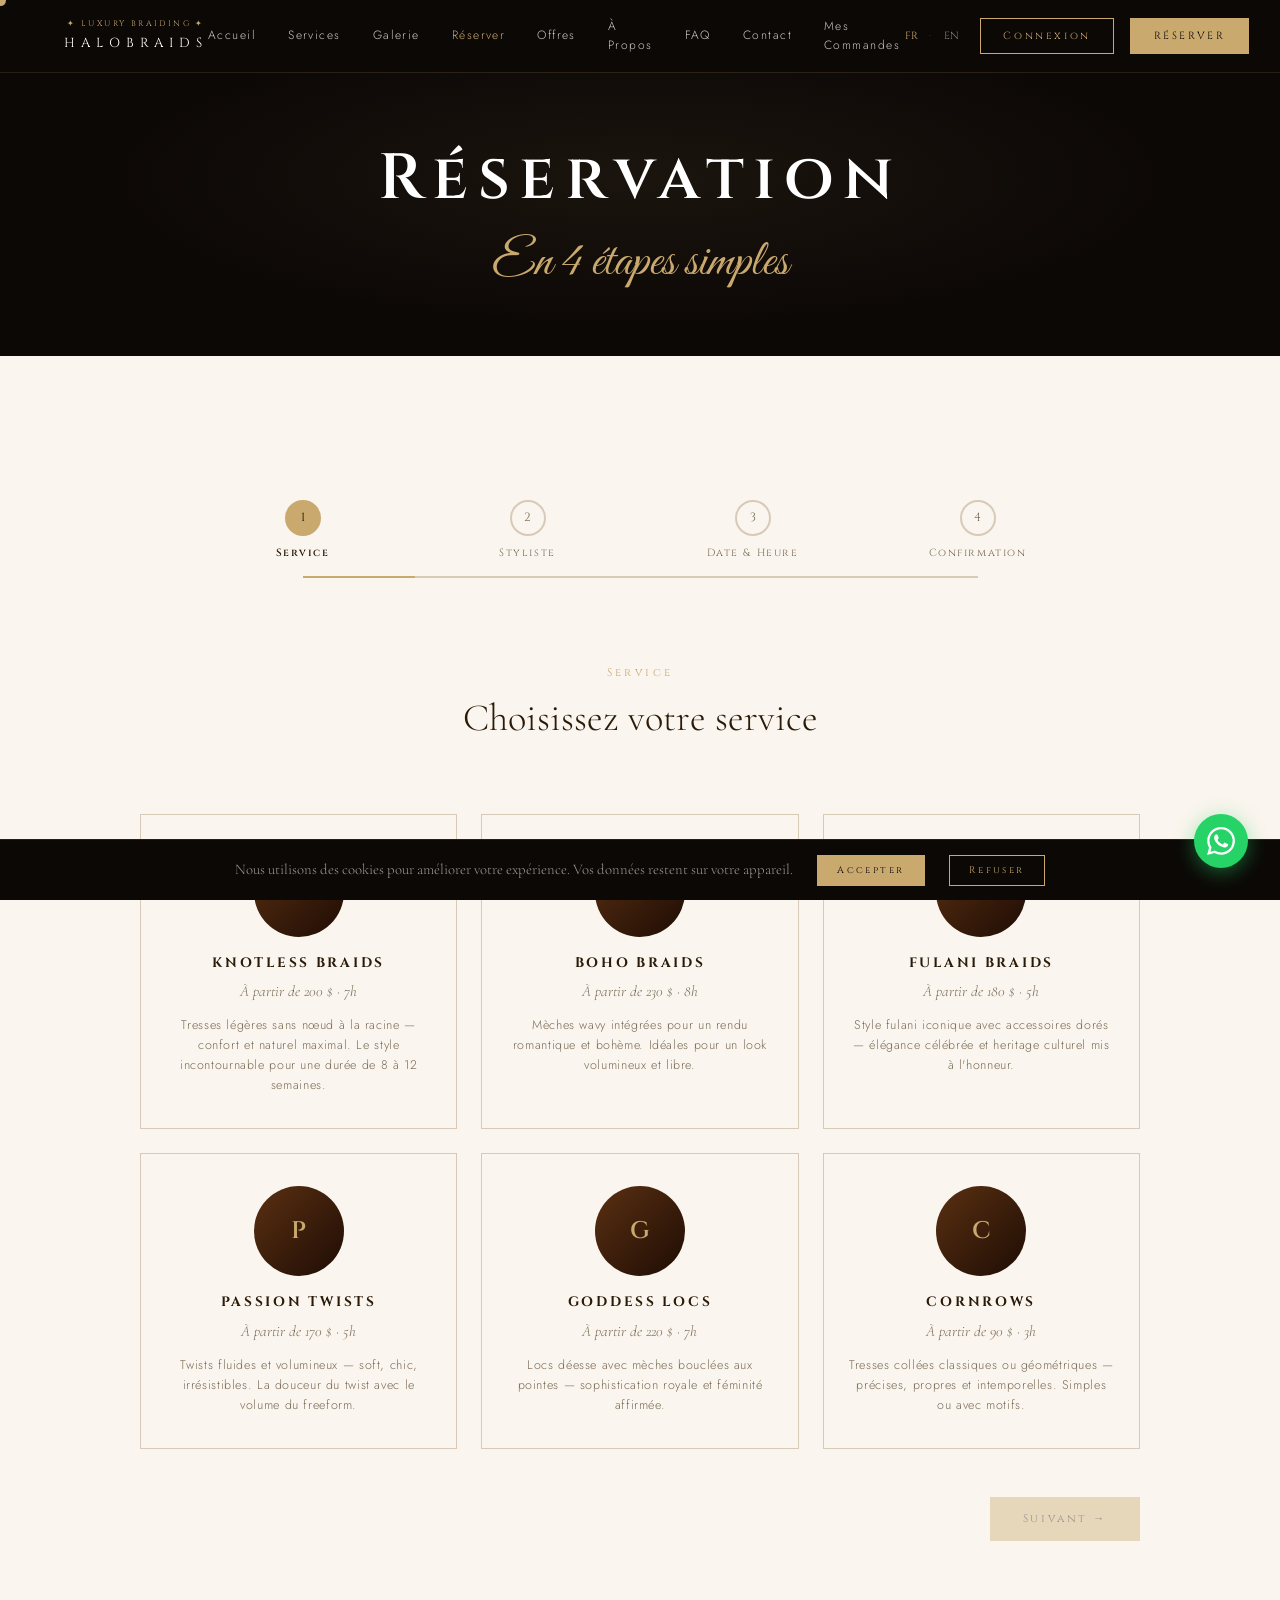
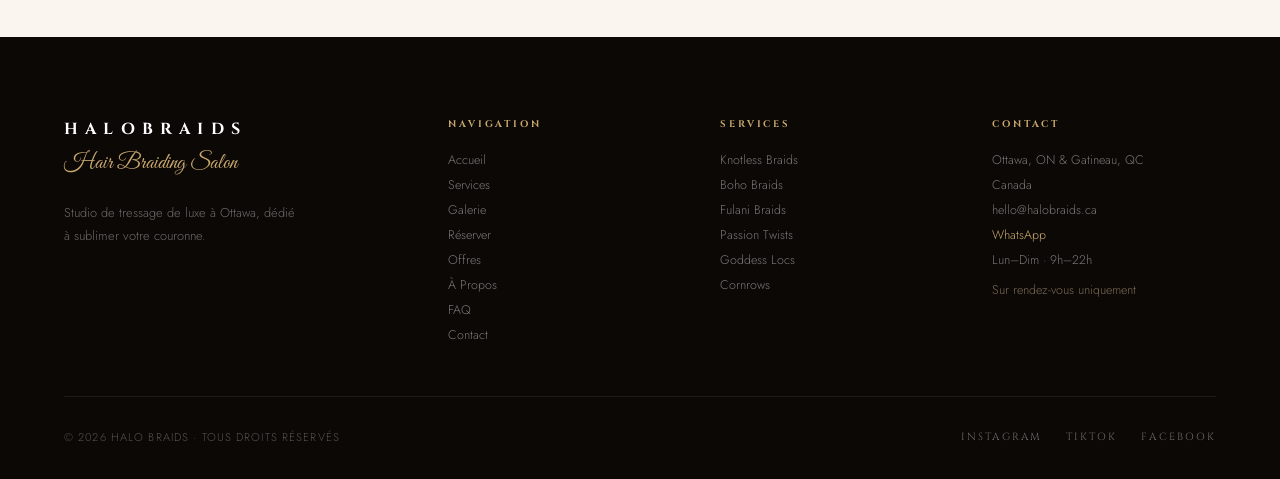
==== commit e9cefdd7: "feat: gestion commandes invité, refs HB/CLT, modalités paiement - Profil fantôme auto-créé à la 1ère" ====
--- a/booking.html
+++ b/booking.html
@@ -104,14 +104,47 @@
 
     <div class="summary" id="summary"></div>
 
+    <!-- Payment card -->
+    <div id="payment-card" style="max-width:600px;margin:1.5rem auto 0"></div>
+
+    <!-- Guest form (shown when not logged in) -->
+    <div id="guest-section" class="guest-section hidden" style="max-width:600px;margin:1.5rem auto 0">
+      <div class="guest-section-title">
+        <span style="font-size:1.1rem">👤</span>
+        <span data-i18n="booking.guestTitle"></span>
+      </div>
+      <p class="guest-section-sub" data-i18n="booking.guestSubtitle"></p>
+      <div class="guest-grid">
+        <div>
+          <label data-i18n="booking.guestFirstname"></label>
+          <input type="text" id="g-firstname" autocomplete="given-name" oninput="Booking._updateGuestConfirmBtn()"/>
+        </div>
+        <div>
+          <label data-i18n="booking.guestLastname"></label>
+          <input type="text" id="g-lastname" autocomplete="family-name"/>
+        </div>
+      </div>
+      <div class="guest-grid" style="margin-top:.7rem">
+        <div>
+          <label data-i18n="booking.guestPhone"></label>
+          <input type="tel" id="g-phone" autocomplete="tel" placeholder="+1 (613)" oninput="Booking._updateGuestConfirmBtn()"/>
+        </div>
+        <div>
+          <label data-i18n="booking.guestEmail"></label>
+          <input type="email" id="g-email" autocomplete="email" placeholder="email@..."/>
+        </div>
+      </div>
+      <p class="guest-section-or">
+        <span data-i18n="booking.orLogin"></span>
+        <a href="account.html?redirect=booking" data-i18n="booking.loginLink"></a>
+      </p>
+    </div>
+
+    <div id="auth-needed" class="hidden"></div>
+
     <div style="max-width:600px;margin:1.5rem auto 0">
       <label data-i18n="booking.note" style="display:block;font-family:'Cinzel',serif;font-size:.7rem;letter-spacing:.2em;color:var(--muted);margin-bottom:.4rem"></label>
       <textarea id="booking-note" class="form" style="width:100%;background:#fff;border:1px solid var(--border);padding:.85rem;font-family:'Cormorant Garamond',serif;font-size:1rem;outline:none" rows="3"></textarea>
-    </div>
-
-    <div id="auth-needed" class="card mt-3 hidden" style="max-width:600px;margin:1.5rem auto 0;text-align:center;background:#fff8e8;border-color:var(--gold)">
-      <p style="font-family:'Cormorant Garamond',serif;font-size:1.05rem;color:var(--text);margin-bottom:1rem" data-i18n="booking.notLogged"></p>
-      <a href="account.html?redirect=booking" class="btn" data-i18n="booking.loginBtn"></a>
     </div>
 
     <div class="step-actions">
@@ -163,7 +196,10 @@
         </div>
       </div>
 
-      <a href="dashboard.html" class="btn btn-dark btn-lg" style="margin-top:2rem" data-i18n="booking.viewDash"></a>
+      <div style="display:flex;gap:1rem;flex-wrap:wrap;justify-content:center;margin-top:2rem">
+        <a href="mes-commandes.html" id="btn-view-orders" class="btn btn-dark btn-lg" data-i18n="booking.viewOrders"></a>
+        <a href="dashboard.html" class="btn btn-outline btn-lg" data-i18n="booking.viewDash"></a>
+      </div>
     </div>
   </div>
 
--- a/assets/styles.css
+++ b/assets/styles.css
@@ -861,3 +861,495 @@
   .confirm-actions .btn { text-align:center; }
   .announce-bar { font-size:.58rem; flex-wrap:wrap; text-align:center; }
 }
+
+/* ════════ FAQ — ACCORDION ════════ */
+.faq-wrap { max-width:820px; margin:0 auto; }
+.faq-tabs {
+  display:flex; gap:.5rem; flex-wrap:wrap; margin-bottom:2.5rem;
+  border-bottom:1px solid var(--border); padding-bottom:1rem;
+}
+.faq-tab {
+  font-family:'Cinzel',serif; font-size:.65rem; letter-spacing:.2em;
+  padding:.55rem 1.3rem; border:1px solid var(--border);
+  background:transparent; color:var(--muted); cursor:pointer; transition:all .2s;
+}
+.faq-tab.active { border-color:var(--gold); color:var(--gold); background:rgba(201,169,110,.06); }
+.faq-tab:hover:not(.active) { border-color:var(--gold-dark); color:var(--gold-dark); }
+
+.faq-list { display:flex; flex-direction:column; }
+.faq-item { border-bottom:1px solid var(--border); }
+.faq-q {
+  display:flex; justify-content:space-between; align-items:center; gap:1rem;
+  width:100%; background:none; border:none; padding:1.3rem 0;
+  font-family:'Cormorant Garamond',serif; font-size:1.1rem; font-weight:500;
+  color:var(--text); cursor:pointer; text-align:left;
+  transition:color .2s;
+}
+.faq-q:hover { color:var(--gold-dark); }
+.faq-item.open .faq-q { color:var(--gold-dark); }
+.faq-icon {
+  flex-shrink:0; font-size:1.4rem; color:var(--gold);
+  line-height:1; transition:transform .3s;
+}
+.faq-item.open .faq-icon { transform:rotate(45deg); }
+.faq-a {
+  overflow:hidden; max-height:0;
+  transition:max-height .4s cubic-bezier(0,.9,.3,1), padding .4s;
+}
+.faq-item.open .faq-a { max-height:400px; padding-bottom:1.4rem; }
+.faq-a p {
+  font-family:'Cormorant Garamond',serif; font-size:1.05rem;
+  color:var(--muted); line-height:1.8;
+}
+
+/* ════════ PRICE CALCULATOR ════════ */
+.calc-section { padding-top:1rem; }
+.calc-box {
+  background:#fff; border:1px solid var(--border);
+  padding:2rem; display:flex; flex-direction:column; gap:1.8rem;
+}
+.calc-group { display:flex; flex-direction:column; gap:.7rem; }
+.calc-label {
+  font-family:'Cinzel',serif; font-size:.68rem;
+  letter-spacing:.25em; color:var(--muted);
+}
+.calc-opts { display:flex; gap:.6rem; flex-wrap:wrap; }
+.calc-opt {
+  border:1px solid var(--border); background:transparent;
+  padding:.6rem 1.1rem; cursor:pointer; transition:all .2s;
+  display:flex; flex-direction:column; align-items:center; gap:.2rem; min-width:90px;
+}
+.calc-opt:hover { border-color:var(--gold); }
+.calc-opt.active { border-color:var(--gold); background:var(--gold); }
+.calc-opt.active .calc-opt-name { color:var(--black); }
+.calc-opt.active .calc-opt-desc { color:var(--black); opacity:.7; }
+.calc-opt-name {
+  font-family:'Cinzel',serif; font-size:.68rem;
+  letter-spacing:.12em; color:var(--text);
+}
+.calc-opt-desc { font-family:'Cormorant Garamond',serif; font-size:.8rem; color:var(--muted); }
+
+.calc-results {
+  border-top:1px solid var(--border); padding-top:1.2rem;
+}
+.calc-result-label {
+  font-family:'Cinzel',serif; font-size:.65rem;
+  letter-spacing:.25em; color:var(--muted); margin-bottom:.9rem;
+}
+.calc-result-grid { display:flex; flex-direction:column; gap:.4rem; }
+.calc-result-item {
+  display:flex; justify-content:space-between; align-items:center;
+  padding:.5rem .8rem; background:var(--cream);
+}
+.calc-result-item:hover { background:var(--cream2); }
+.cr-name { font-family:'Cormorant Garamond',serif; font-size:1rem; color:var(--text); }
+.cr-price { font-family:'Cormorant Garamond',serif; font-size:1rem; color:var(--gold-dark); font-weight:500; }
+.calc-note {
+  font-family:'Cormorant Garamond',serif; font-style:italic;
+  font-size:.88rem; color:var(--muted); margin-top:.5rem;
+}
+
+/* ════════ LOYALTY BAR ════════ */
+.dash-loyalty-section { margin-bottom:2.5rem; }
+.dash-loyalty-section h2 {
+  font-family:'Cinzel',serif; font-size:.85rem;
+  letter-spacing:.2em; color:var(--text);
+  margin-bottom:1.2rem; padding-bottom:.6rem; border-bottom:1px solid var(--border);
+}
+.loyalty-card {
+  background:var(--cream); border:1px solid var(--border);
+  padding:1.5rem 2rem; display:flex; align-items:center; gap:3rem;
+}
+.loyalty-left { text-align:center; min-width:100px; }
+.loyalty-level {
+  font-family:'Cinzel',serif; font-size:1.1rem; letter-spacing:.15em;
+  color:var(--gold-dark); line-height:1;
+}
+.loyalty-visits {
+  font-family:'Cormorant Garamond',serif; font-size:1.4rem;
+  color:var(--text); margin-top:.3rem; display:flex; align-items:baseline; gap:.3rem;
+}
+.loyalty-right { flex:1; }
+.loyalty-bar-wrap { margin-bottom:.6rem; }
+.loyalty-bar {
+  height:6px; background:var(--border); border-radius:3px; overflow:hidden;
+}
+.loyalty-fill {
+  height:100%; background:linear-gradient(90deg,var(--gold-dark),var(--gold));
+  border-radius:3px; transition:width .8s cubic-bezier(.4,0,.2,1);
+}
+.loyalty-to-next {
+  font-family:'Cinzel',serif; font-size:.6rem;
+  letter-spacing:.15em; color:var(--muted); margin-top:.4rem;
+}
+.loyalty-reward {
+  font-family:'Cormorant Garamond',serif; font-size:.95rem;
+  color:var(--text); line-height:1.5;
+}
+
+/* ════════ COOKIE BAR ════════ */
+#cookie-bar {
+  position:fixed; bottom:0; left:0; right:0; z-index:500;
+  background:var(--black); border-top:1px solid rgba(201,169,110,.15);
+  padding:.9rem 2rem; display:flex; align-items:center; justify-content:center;
+  gap:1.5rem; flex-wrap:wrap;
+  font-family:'Cormorant Garamond',serif; font-size:.92rem;
+  color:rgba(255,255,255,.6);
+}
+#cookie-bar a { color:var(--gold); }
+#cookie-bar .btn { font-size:.6rem; padding:.5rem 1.2rem; flex-shrink:0; }
+
+/* ════════ MAP CONTAINER ════════ */
+.map-container { width:100%; overflow:hidden; }
+.map-container iframe { display:block; }
+
+/* ════════ CANCEL MODAL ════════ */
+.modal-overlay {
+  position:fixed; inset:0; z-index:9000;
+  background:rgba(12,8,6,.82); backdrop-filter:blur(4px);
+  display:flex; align-items:center; justify-content:center; padding:1.5rem;
+}
+.modal-box {
+  background:var(--cream); border:1px solid var(--border);
+  padding:2.5rem; max-width:420px; width:100%;
+  display:flex; flex-direction:column; gap:1rem;
+}
+.modal-title {
+  font-family:'Cinzel',serif; font-size:.95rem;
+  letter-spacing:.18em; color:var(--text);
+}
+.modal-body {
+  font-family:'Cormorant Garamond',serif; font-size:1rem;
+  color:var(--muted); line-height:1.7;
+}
+.modal-actions { display:flex; gap:.8rem; justify-content:flex-end; margin-top:.5rem; }
+
+/* ════════ COUNTDOWN BANNER ════════ */
+.countdown-banner {
+  background:linear-gradient(90deg,var(--dark),#1f1404,var(--dark));
+  border:1px solid rgba(201,169,110,.2); padding:1.5rem 2rem;
+  display:flex; align-items:center; gap:2rem; flex-wrap:wrap;
+  margin-bottom:2rem;
+}
+.countdown-boxes { display:flex; gap:1rem; }
+.cbox {
+  background:rgba(201,169,110,.1); border:1px solid rgba(201,169,110,.2);
+  padding:.6rem 1rem; text-align:center; min-width:56px;
+}
+.cbox span {
+  display:block; font-family:'Cormorant Garamond',serif;
+  font-size:1.7rem; color:var(--gold); line-height:1;
+}
+.cbox small {
+  font-family:'Cinzel',serif; font-size:.55rem;
+  letter-spacing:.18em; color:var(--muted); margin-top:.2rem; display:block;
+}
+
+/* ════════ CONTACT GRID ════════ */
+.contact-grid {
+  display:grid; grid-template-columns:1fr 1.2fr; gap:5rem;
+  max-width:1060px; margin:0 auto; align-items:start;
+}
+.contact-infos { margin:1.5rem 0 2rem; display:flex; flex-direction:column; gap:1rem; }
+.contact-info-row {
+  display:flex; align-items:flex-start; gap:1rem;
+  padding-bottom:1rem; border-bottom:1px solid var(--border);
+}
+.contact-info-row:last-child { border-bottom:none; }
+.ci-key {
+  font-family:'Cinzel',serif; font-size:.65rem;
+  letter-spacing:.2em; color:var(--muted); flex-shrink:0; min-width:90px;
+  padding-top:.15rem;
+}
+.ci-val {
+  font-family:'Cormorant Garamond',serif; font-size:1.05rem;
+  color:var(--text); text-decoration:none; line-height:1.6;
+}
+.ci-val:hover { color:var(--gold); }
+.contact-cta-box {
+  margin-top:2.5rem; padding:1.8rem;
+  background:var(--cream2); border:1px solid var(--border);
+  text-align:center;
+}
+.contact-form { max-width:none; margin:0; }
+@media (max-width:900px) {
+  .contact-grid { grid-template-columns:1fr; gap:3rem; }
+}
+
+/* Social links */
+.social-links { display:flex; flex-direction:column; gap:.5rem; }
+.social-btn {
+  display:flex; align-items:center; gap:.75rem;
+  font-family:'Cinzel',serif; font-size:.68rem; letter-spacing:.15em;
+  color:var(--text); text-decoration:none;
+  padding:.6rem .9rem; border:1px solid var(--border); transition:all .2s;
+}
+.social-btn:hover { border-color:var(--gold); color:var(--gold); }
+.social-btn svg { color:var(--gold); flex-shrink:0; }
+
+/* Form select */
+.form-select {
+  width:100%; padding:.85rem 1rem; background:#fff; border:1px solid var(--border);
+  font-family:'Cormorant Garamond',serif; font-size:1rem; color:var(--text);
+  outline:none; transition:border-color .25s; border-radius:var(--radius);
+  appearance:none; cursor:pointer;
+}
+.form-select:focus { border-color:var(--gold); }
+
+/* ════════ ABOUT PAGE ════════ */
+.value-card { padding:2rem 1.5rem; text-align:center; }
+.value-num {
+  font-family:'Cormorant Garamond',serif; font-size:3rem;
+  color:rgba(201,169,110,.25); line-height:1; margin-bottom:.8rem;
+}
+.section-dark .value-num { color:rgba(201,169,110,.2); }
+.value-title {
+  font-family:'Cinzel',serif; font-size:.75rem;
+  letter-spacing:.22em; color:var(--gold); margin-bottom:.7rem;
+}
+.value-desc {
+  font-family:'Cormorant Garamond',serif; font-size:1rem;
+  color:rgba(255,255,255,.5); line-height:1.75;
+}
+
+.cert-list { display:flex; flex-direction:column; gap:.7rem; }
+.cert-item {
+  display:flex; align-items:center; gap:1rem;
+  font-family:'Cormorant Garamond',serif; font-size:1rem; color:var(--muted);
+  padding:.65rem 0; border-bottom:1px solid var(--border);
+}
+.cert-item:last-child { border-bottom:none; }
+.cert-icon { color:var(--gold); font-size:.75rem; flex-shrink:0; }
+
+/* Team cards */
+.team-card { overflow:hidden; }
+.team-img-wrap { position:relative; overflow:hidden; }
+.team-img-overlay {
+  position:absolute; inset:0;
+  background:linear-gradient(to top, rgba(12,8,6,.7) 0%, transparent 55%);
+  display:flex; align-items:flex-end; padding:1rem; opacity:0; transition:opacity .35s;
+}
+.team-card:hover .team-img-overlay { opacity:1; }
+.team-card .role {
+  font-family:'Cormorant Garamond',serif; font-style:italic;
+  color:var(--muted); font-size:.95rem; margin:.2rem 0;
+}
+.team-card .specialty {
+  font-family:'Cormorant Garamond',serif; font-size:.88rem;
+  color:var(--muted); line-height:1.5;
+}
+.team-card .rating { font-size:.85rem; }
+
+/* About story responsive */
+@media (max-width:900px) {
+  .about-story-grid { grid-template-columns:1fr !important; }
+  .about-story-img { order:-1; }
+}
+
+/* Booking cancelled state */
+.booking-item.cancelled { opacity:.65; }
+.booking-badge.cancelled { background:var(--muted); }
+.booking-badge.past { background:var(--text); }
+.booking-status.cancelled { color:var(--red); border-color:var(--red); }
+
+/* ════════ PAYMENT CARD ════════ */
+.payment-card {
+  background:#fff; border:1px solid var(--border);
+  padding:1.6rem; border-left:3px solid var(--gold);
+  display:flex; flex-direction:column; gap:.5rem;
+}
+.payment-card-title {
+  font-family:'Cinzel',serif; font-size:.75rem; letter-spacing:.22em;
+  color:var(--gold-dark); display:flex; align-items:center; gap:.6rem;
+  margin-bottom:.5rem;
+}
+.payment-row {
+  display:flex; justify-content:space-between; align-items:baseline;
+  gap:1rem; padding:.45rem 0; border-bottom:1px solid var(--cream2);
+  font-family:'Cormorant Garamond',serif; font-size:.98rem;
+}
+.payment-row:last-of-type { border-bottom:none; }
+.payment-key {
+  font-family:'Cinzel',serif; font-size:.65rem;
+  letter-spacing:.18em; color:var(--muted); flex-shrink:0;
+}
+.payment-val { color:var(--text); text-align:right; }
+.payment-divider { height:1px; background:var(--border); margin:.5rem 0; }
+.payment-methods-label {
+  font-family:'Cinzel',serif; font-size:.62rem;
+  letter-spacing:.22em; color:var(--muted); margin-bottom:.4rem;
+}
+.payment-methods { display:flex; flex-wrap:wrap; gap:.5rem; }
+.payment-method {
+  font-family:'Cormorant Garamond',serif; font-size:.92rem; color:var(--text);
+  background:var(--cream2); padding:.35rem .75rem; border-radius:2px;
+}
+.payment-etransfer {
+  font-family:'Cormorant Garamond',serif; font-size:.88rem;
+  color:var(--gold-dark); margin-top:.4rem;
+}
+.payment-note {
+  font-family:'Cormorant Garamond',serif; font-style:italic;
+  font-size:.8rem; color:var(--muted); margin-top:.5rem;
+}
+
+/* ════════ GUEST SECTION (booking step 4) ════════ */
+.guest-section {
+  background:#fff8f0; border:1px solid rgba(201,169,110,.35);
+  padding:1.5rem; border-radius:var(--radius);
+}
+.guest-section-title {
+  font-family:'Cinzel',serif; font-size:.78rem; letter-spacing:.2em;
+  color:var(--gold-dark); display:flex; align-items:center; gap:.6rem;
+  margin-bottom:.4rem;
+}
+.guest-section-sub {
+  font-family:'Cormorant Garamond',serif; font-size:.95rem;
+  color:var(--muted); margin-bottom:1rem;
+}
+.guest-grid { display:grid; grid-template-columns:1fr 1fr; gap:.8rem; }
+.guest-grid label {
+  display:block; font-family:'Cinzel',serif; font-size:.65rem;
+  letter-spacing:.18em; color:var(--muted); margin-bottom:.3rem;
+}
+.guest-grid input {
+  width:100%; padding:.75rem .9rem; border:1px solid var(--border);
+  background:#fff; font-family:'Cormorant Garamond',serif; font-size:1rem;
+  color:var(--text); outline:none; transition:border-color .2s;
+}
+.guest-grid input:focus { border-color:var(--gold); }
+.guest-section-or {
+  font-family:'Cormorant Garamond',serif; font-size:.9rem;
+  color:var(--muted); margin-top:.9rem; text-align:center;
+}
+.guest-section-or a { color:var(--gold); }
+
+/* ════════ BOOKING REF HERO (step 5) ════════ */
+.booking-ref-hero {
+  background:var(--black); border-radius:var(--radius);
+  padding:1.6rem 2rem; text-align:center; width:100%;
+  max-width:480px; margin:0 auto 1.5rem;
+}
+.booking-ref-label {
+  font-family:'Cinzel',serif; font-size:.6rem;
+  letter-spacing:.3em; color:rgba(201,169,110,.6); margin-bottom:.3rem;
+}
+.booking-ref-code {
+  font-family:'Cinzel',serif; font-size:1.5rem;
+  letter-spacing:.25em; color:var(--gold); word-break:break-all;
+}
+
+/* ════════ MES COMMANDES PAGE ════════ */
+.orders-wrap { max-width:860px; margin:0 auto; }
+
+.orders-lookup-card {
+  max-width:560px; margin:0 auto; text-align:center;
+  background:#fff; border:1px solid var(--border); padding:2.5rem 2rem;
+}
+.orders-lookup-icon { font-size:2.5rem; margin-bottom:.5rem; }
+.orders-lookup-desc {
+  font-family:'Cormorant Garamond',serif; font-size:1rem;
+  color:var(--muted); margin:.5rem 0 1.5rem; line-height:1.7;
+}
+.orders-form { text-align:left; }
+.orders-form-grid { display:grid; grid-template-columns:1fr 1fr; gap:.8rem; }
+.orders-form label {
+  display:block; font-family:'Cinzel',serif; font-size:.65rem;
+  letter-spacing:.18em; color:var(--muted); margin-bottom:.3rem;
+}
+.orders-form input {
+  width:100%; padding:.8rem 1rem; border:1px solid var(--border);
+  background:#fff; font-family:'Cormorant Garamond',serif; font-size:1rem;
+  color:var(--text); outline:none; transition:border-color .2s;
+}
+.orders-form input:focus { border-color:var(--gold); }
+
+/* Profile card */
+.orders-profile-card {
+  display:flex; align-items:center; gap:1.5rem;
+  background:var(--black); color:#fff;
+  padding:1.5rem 2rem; margin-bottom:2rem; border-radius:var(--radius);
+}
+.orders-profile-avatar {
+  width:56px; height:56px; border-radius:50%; background:var(--gold);
+  color:var(--black); display:flex; align-items:center; justify-content:center;
+  font-family:'Cinzel',serif; font-size:1.4rem; font-weight:600; flex-shrink:0;
+}
+.orders-profile-name {
+  font-family:'Cinzel',serif; font-size:1rem; letter-spacing:.12em;
+  color:#fff; margin-bottom:.5rem;
+}
+.orders-profile-meta { display:flex; flex-wrap:wrap; gap:.5rem; }
+.orders-ref-chip {
+  display:inline-flex; align-items:center; gap:.4rem;
+  background:rgba(201,169,110,.12); border:1px solid rgba(201,169,110,.2);
+  font-family:'Cinzel',serif; font-size:.6rem; letter-spacing:.12em;
+  padding:.3rem .7rem; color:var(--gold-lt);
+}
+
+/* Section titles */
+.orders-section-title {
+  font-family:'Cinzel',serif; font-size:.82rem; letter-spacing:.22em;
+  color:var(--text); padding-bottom:.6rem; border-bottom:1px solid var(--border);
+  margin:2rem 0 1rem;
+}
+
+/* Order cards */
+.orders-list { display:flex; flex-direction:column; gap:.8rem; margin-bottom:1rem; }
+.order-card {
+  background:#fff; border:1px solid var(--border);
+  display:flex; gap:1.2rem; padding:1.2rem 1.5rem; align-items:flex-start;
+  transition:border-color .2s;
+}
+.order-card:hover { border-color:var(--gold-lt); }
+.order-card.cancelled { opacity:.6; }
+.order-card-left { flex-shrink:0; }
+.order-card-body { flex:1; min-width:0; }
+.order-card-top { display:flex; justify-content:space-between; gap:1rem; align-items:flex-start; }
+.order-card-body h4 {
+  font-family:'Cinzel',serif; font-size:.78rem; letter-spacing:.15em;
+  color:var(--text); margin-bottom:.3rem;
+}
+.order-card-body p { font-size:.85rem; color:var(--muted); line-height:1.5; }
+.order-card-right { text-align:right; flex-shrink:0; display:flex; flex-direction:column; gap:.4rem; align-items:flex-end; }
+.order-ref-tag {
+  font-family:'Cinzel',serif; font-size:.58rem; letter-spacing:.12em;
+  color:var(--muted); background:var(--cream2); padding:.25rem .6rem;
+}
+
+/* Empty state */
+.orders-empty {
+  text-align:center; padding:3rem 1rem;
+  font-family:'Cormorant Garamond',serif; color:var(--muted); font-size:1.05rem;
+}
+
+/* Account nudge */
+.orders-account-nudge {
+  display:flex; align-items:center; justify-content:space-between;
+  flex-wrap:wrap; gap:1rem;
+  background:var(--cream2); border:1px solid var(--border);
+  padding:1rem 1.5rem; margin-top:2.5rem;
+  font-family:'Cormorant Garamond',serif; font-size:.98rem; color:var(--muted);
+}
+
+/* ════════ EXTRA RESPONSIVE ════════ */
+@media (max-width:768px) {
+  .loyalty-card { flex-direction:column; gap:1.5rem; text-align:center; }
+  .loyalty-left { min-width:auto; }
+  .countdown-banner { flex-direction:column; gap:1rem; }
+  .countdown-boxes { justify-content:center; }
+  .faq-tabs { gap:.4rem; }
+  .faq-tab { font-size:.58rem; padding:.45rem 1rem; }
+  .calc-opts { gap:.4rem; }
+  .calc-opt { min-width:72px; padding:.5rem .8rem; }
+  .grid-4 { grid-template-columns:repeat(2,1fr); }
+  .about-story-grid { gap:2.5rem !important; }
+  #cookie-bar { font-size:.82rem; gap:1rem; flex-direction:column; text-align:center; }
+  .guest-grid { grid-template-columns:1fr; }
+  .orders-form-grid { grid-template-columns:1fr; }
+  .orders-profile-card { flex-direction:column; text-align:center; gap:1rem; }
+  .order-card-top { flex-direction:column; }
+  .order-card-right { align-items:flex-start; text-align:left; }
+  .orders-account-nudge { flex-direction:column; text-align:center; }
+  .booking-ref-code { font-size:1.15rem; letter-spacing:.18em; }
+}
